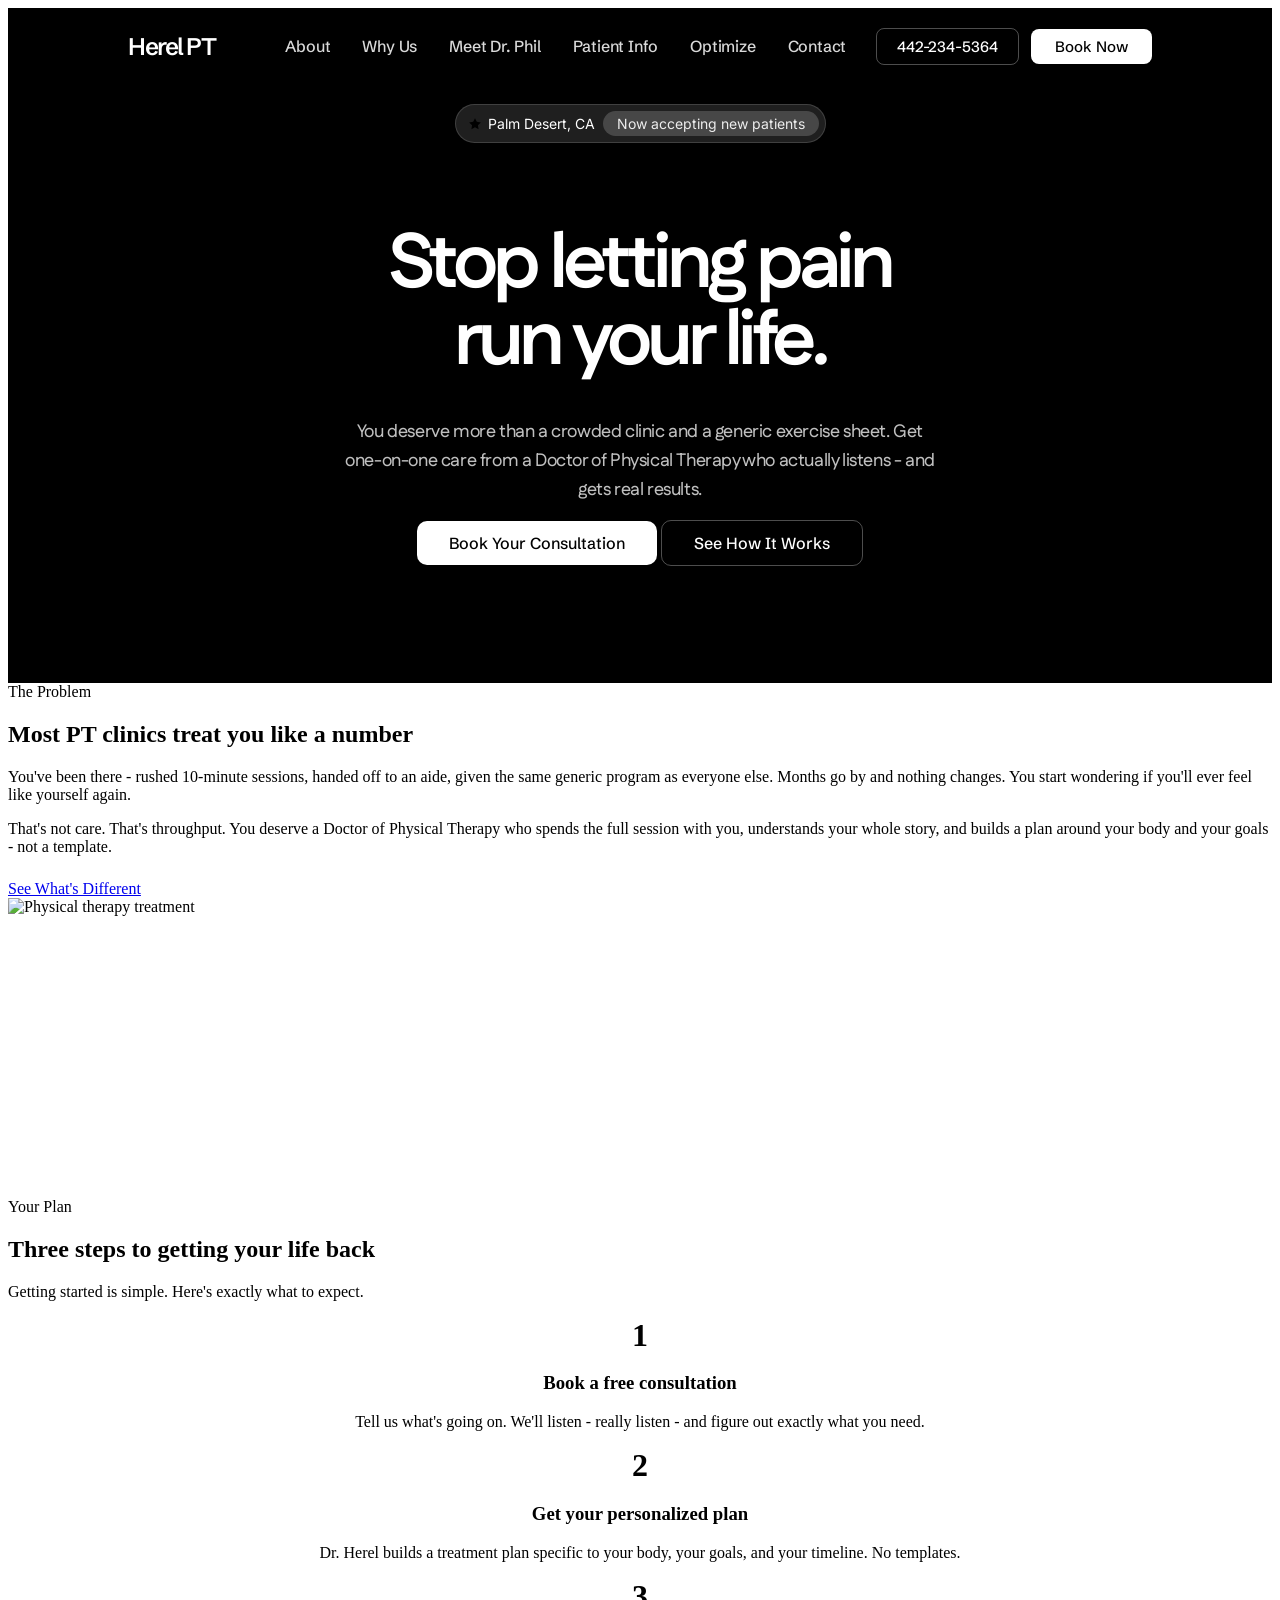
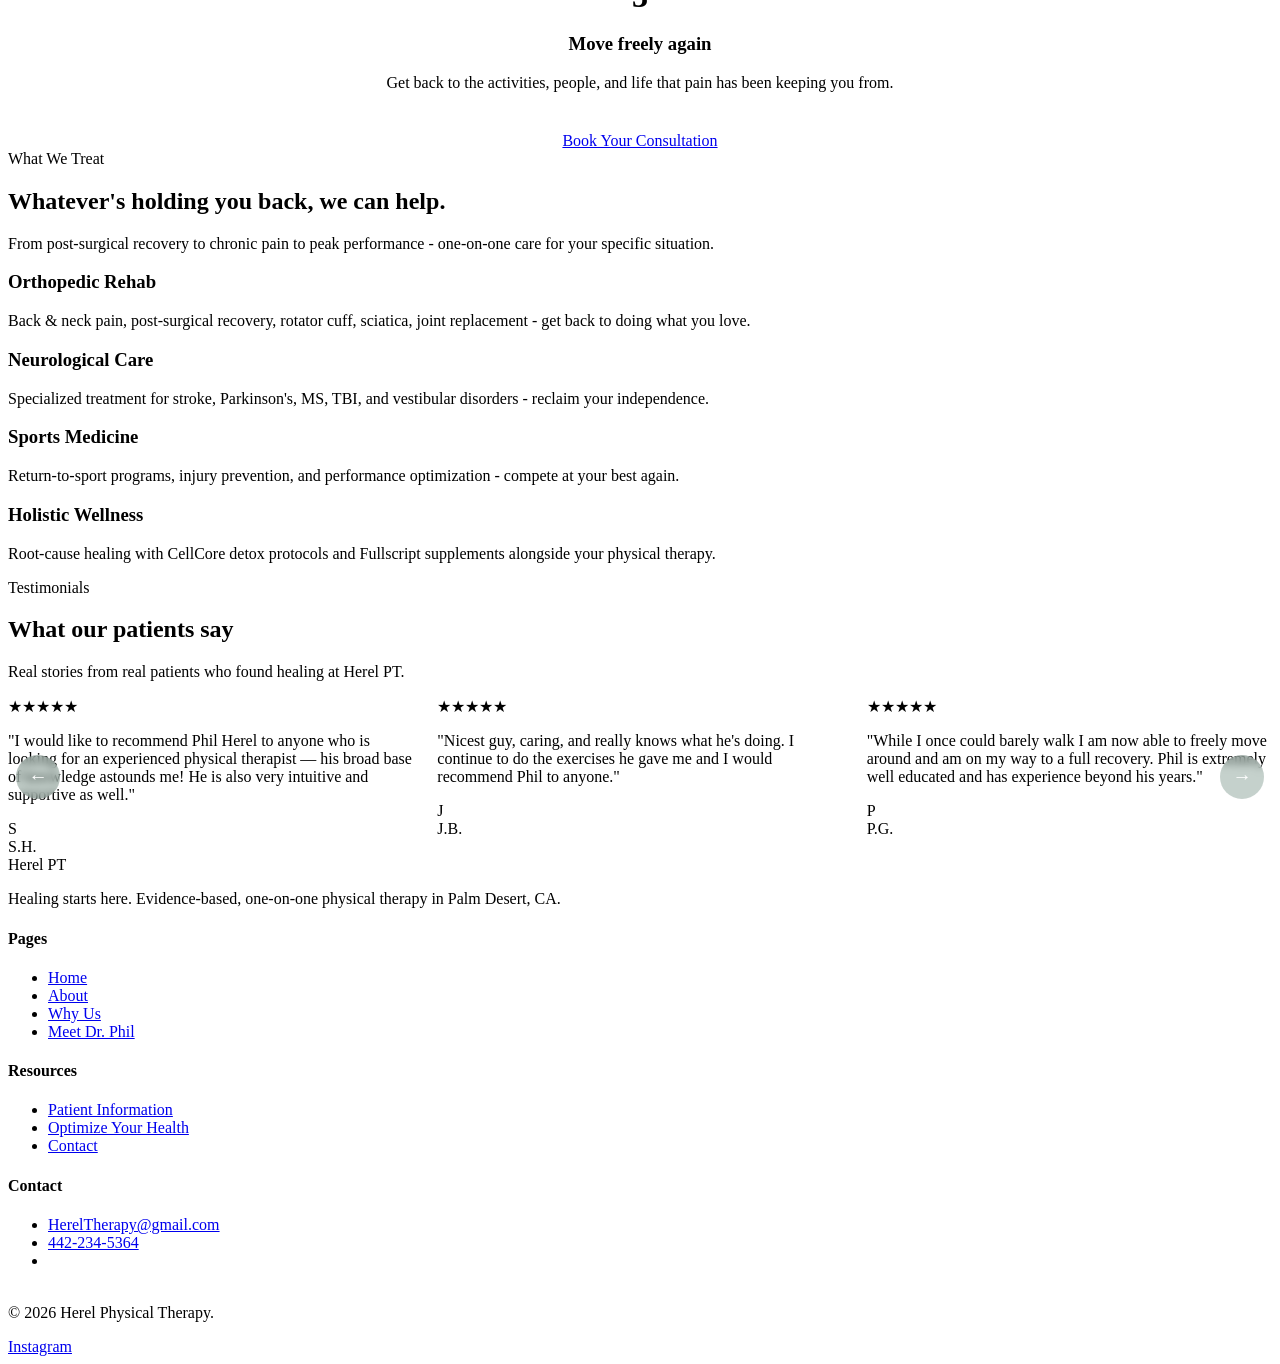
==== index.html @ bd150cb2 "Carousel arrows: circular semi-transparent green, centered on sides" ====
<!DOCTYPE html>
<html lang="en">
<head>
  <meta charset="UTF-8">
  <meta name="viewport" content="width=device-width, initial-scale=1.0">
  <title>Herel Physical Therapy | Palm Desert, CA</title>
  <meta name="description" content="Stop living in pain. Get one-on-one physical therapy with Dr. Phillip Herel, DPT in Palm Desert, CA. Real care, real results - no aides, no generic programs.">
  <link rel="stylesheet" href="css/style.css">
  <link rel="preconnect" href="https://fonts.googleapis.com">
  <link rel="preconnect" href="https://fonts.gstatic.com" crossorigin>
  <link href="https://fonts.googleapis.com/css2?family=Schibsted+Grotesk:wght@400;500;600;700&family=Inter:wght@400;500;600;700&family=Noto+Sans:wght@400;500;600;700&family=Fustat:wght@400;500;600;700&display=swap" rel="stylesheet">
  <script src="https://unpkg.com/lucide@latest/dist/umd/lucide.min.js" defer></script>
  <style>
    /* ---- VIDEO HERO OVERRIDES ---- */
    .vhero {
      position: relative;
      width: 100%;
      min-height: 75vh;
      overflow: hidden;
      background: #000;
    }
    .vhero-video {
      position: absolute;
      top: 0;
      left: 50%;
      transform: translateX(-50%);
      width: 115%;
      height: 115%;
      object-fit: cover;
      object-position: center 40%;
      opacity: 0;
      z-index: 0;
    }
    .vhero-overlay {
      position: absolute;
      inset: 0;
      background: linear-gradient(180deg, rgba(0,0,0,0.4) 0%, rgba(0,0,0,0.35) 40%, rgba(0,0,0,0.5) 100%);
      z-index: 1;
    }

    /* Nav over video */
    .vhero-nav {
      position: relative;
      z-index: 10;
      display: flex;
      align-items: center;
      justify-content: space-between;
      padding: 12px 120px;
      background: rgba(0,0,0,0.35);
      backdrop-filter: blur(8px);
      -webkit-backdrop-filter: blur(8px);
    }
    .vhero-nav-logo {
      font-family: 'Schibsted Grotesk', sans-serif;
      font-weight: 600;
      font-size: 24px;
      letter-spacing: -1.44px;
      color: #fff;
      text-decoration: none;
    }
    .vhero-nav-logo span { color: var(--accent); }
    .vhero-nav-links {
      display: flex;
      align-items: center;
      gap: 32px;
      list-style: none;
    }
    .vhero-nav-links a {
      font-family: 'Schibsted Grotesk', sans-serif;
      font-weight: 500;
      font-size: 16px;
      letter-spacing: -0.2px;
      color: rgba(255,255,255,0.85);
      text-decoration: none;
      transition: color 0.2s;
    }
    .vhero-nav-links a:hover { color: #fff; }
    .vhero-nav-right {
      display: flex;
      align-items: center;
      gap: 12px;
    }
    .vhero-btn-ghost {
      font-family: 'Schibsted Grotesk', sans-serif;
      font-weight: 500;
      font-size: 15px;
      color: #fff;
      background: transparent;
      border: 1px solid rgba(255,255,255,0.3);
      padding: 8px 20px;
      border-radius: 8px;
      cursor: pointer;
      text-decoration: none;
      transition: all 0.2s;
    }
    .vhero-btn-ghost:hover { background: rgba(255,255,255,0.1); border-color: rgba(255,255,255,0.5); }
    .vhero-btn-solid {
      font-family: 'Schibsted Grotesk', sans-serif;
      font-weight: 500;
      font-size: 15px;
      color: var(--dark);
      background: #fff;
      border: none;
      padding: 8px 24px;
      border-radius: 8px;
      cursor: pointer;
      text-decoration: none;
      transition: all 0.2s;
    }
    .vhero-btn-solid:hover { background: var(--bg-alt); transform: translateY(-1px); }

    /* Hero content */
    .vhero-content {
      position: relative;
      z-index: 10;
      display: flex;
      flex-direction: column;
      align-items: center;
      text-align: center;
      padding: 20px 120px 50px;
    }

    /* Badge */
    .vhero-badge {
      display: inline-flex;
      align-items: center;
      gap: 8px;
      background: rgba(255,255,255,0.12);
      backdrop-filter: blur(12px);
      -webkit-backdrop-filter: blur(12px);
      border: 1px solid rgba(255,255,255,0.15);
      border-radius: 50px;
      padding: 6px 6px 6px 12px;
      margin-bottom: 20px;
      box-shadow: 0 4px 16px rgba(0,0,0,0.1);
    }
    .vhero-badge-dot {
      display: flex;
      align-items: center;
      gap: 6px;
      font-family: 'Inter', sans-serif;
      font-size: 14px;
      color: #fff;
    }
    .vhero-badge-dot svg { width: 14px; height: 14px; fill: var(--accent); }
    .vhero-badge-label {
      background: rgba(255,255,255,0.18);
      border-radius: 50px;
      padding: 4px 14px;
      font-family: 'Inter', sans-serif;
      font-size: 14px;
      color: rgba(255,255,255,0.9);
    }

    /* Headline */
    .vhero-title {
      font-family: 'Fustat', sans-serif;
      font-weight: 700;
      font-size: clamp(42px, 6vw, 80px);
      letter-spacing: -4.8px;
      line-height: 1;
      color: #fff;
      margin-bottom: 20px;
    }

    /* Subtitle */
    .vhero-sub {
      font-family: 'Fustat', sans-serif;
      font-weight: 500;
      font-size: 18px;
      letter-spacing: -0.4px;
      color: rgba(255,255,255,0.75);
      max-width: 600px;
      line-height: 1.6;
      margin-bottom: 28px;
    }

    /* Search/CTA box */
    .vhero-box {
      width: 100%;
      max-width: 728px;
      backdrop-filter: blur(16px);
      -webkit-backdrop-filter: blur(16px);
      background: rgba(0,0,0,0.24);
      border-radius: 18px;
      padding: 14px;
      border: 1px solid rgba(255,255,255,0.08);
    }
    .vhero-box-top {
      display: flex;
      justify-content: space-between;
      align-items: center;
      padding: 0 8px 10px;
    }
    .vhero-box-top-left {
      display: flex;
      align-items: center;
      gap: 10px;
      font-family: 'Schibsted Grotesk', sans-serif;
      font-weight: 500;
      font-size: 12px;
      color: rgba(255,255,255,0.7);
    }
    .vhero-upgrade {
      background: rgba(90,225,76,0.89);
      color: #000;
      border: none;
      padding: 3px 10px;
      border-radius: 4px;
      font-family: 'Schibsted Grotesk', sans-serif;
      font-weight: 600;
      font-size: 11px;
      cursor: pointer;
    }
    .vhero-box-top-right {
      display: flex;
      align-items: center;
      gap: 6px;
      font-family: 'Schibsted Grotesk', sans-serif;
      font-weight: 500;
      font-size: 12px;
      color: rgba(255,255,255,0.6);
    }
    .vhero-box-top-right svg { width: 14px; height: 14px; fill: rgba(255,255,255,0.5); }

    .vhero-input-wrap {
      background: #fff;
      border-radius: 12px;
      padding: 12px 14px;
      display: flex;
      align-items: center;
      gap: 12px;
      box-shadow: 0 4px 16px rgba(0,0,0,0.08);
    }
    .vhero-input {
      flex: 1;
      border: none;
      outline: none;
      font-family: 'Schibsted Grotesk', sans-serif;
      font-size: 16px;
      color: #000;
      background: transparent;
    }
    .vhero-input::placeholder { color: rgba(0,0,0,0.4); }
    .vhero-submit {
      width: 36px;
      height: 36px;
      border-radius: 50%;
      background: #000;
      border: none;
      display: flex;
      align-items: center;
      justify-content: center;
      cursor: pointer;
      flex-shrink: 0;
      transition: background 0.2s;
    }
    .vhero-submit:hover { background: var(--primary); }
    .vhero-submit svg { width: 16px; height: 16px; stroke: #fff; stroke-width: 2; fill: none; }

    .vhero-box-bottom {
      display: flex;
      justify-content: space-between;
      align-items: center;
      padding: 10px 8px 0;
    }
    .vhero-actions {
      display: flex;
      gap: 8px;
    }
    .vhero-action {
      display: flex;
      align-items: center;
      gap: 5px;
      background: rgba(255,255,255,0.12);
      border: none;
      padding: 5px 12px;
      border-radius: 6px;
      font-family: 'Schibsted Grotesk', sans-serif;
      font-size: 12px;
      font-weight: 500;
      color: rgba(255,255,255,0.7);
      cursor: pointer;
      transition: background 0.2s;
    }
    .vhero-action:hover { background: rgba(255,255,255,0.2); }
    .vhero-action svg { width: 13px; height: 13px; stroke: rgba(255,255,255,0.6); stroke-width: 1.5; fill: none; }
    .vhero-counter {
      font-family: 'Schibsted Grotesk', sans-serif;
      font-size: 12px;
      color: rgba(255,255,255,0.4);
    }

    /* Mobile adjustments for video hero */
    @media (max-width: 768px) {
      .vhero-nav { padding: 12px 20px; }
      .vhero-nav-links { display: none; }
      .vhero-content { padding: 40px 20px 60px; margin-top: 0; }
      .vhero-title { letter-spacing: -2px; }
      .vhero-sub { font-size: 17px; }
      .vhero-box { padding: 10px; }
      .vhero-box-top { display: none; }
      .vhero-box-bottom { flex-wrap: wrap; gap: 8px; }
    }
  </style>
</head>
<body>

  <!-- VIDEO HERO -->
  <section class="vhero">
    <video
      id="heroVideo"
      class="vhero-video"
      muted
      playsinline
      preload="auto"
      src="images/hero-trail.mp4"
    ></video>
    <div class="vhero-overlay"></div>

    <!-- Nav -->
    <nav class="vhero-nav">
      <a href="index.html" class="vhero-nav-logo">Herel <span>PT</span></a>
      <ul class="vhero-nav-links">
        <li><a href="about.html">About</a></li>
        <li><a href="why-us.html">Why Us</a></li>
        <li><a href="team.html">Meet Dr. Phil</a></li>
        <li><a href="patient-info.html">Patient Info</a></li>
        <li><a href="optimize.html">Optimize</a></li>
        <li><a href="contact.html">Contact</a></li>
      </ul>
      <div class="vhero-nav-right">
        <a href="tel:4422345364" class="vhero-btn-ghost">442-234-5364</a>
        <a href="contact.html" class="vhero-btn-solid">Book Now</a>
      </div>
    </nav>

    <!-- Hero Content -->
    <div class="vhero-content">

      <!-- Badge -->
      <div class="vhero-badge">
        <div class="vhero-badge-dot">
          <svg viewBox="0 0 24 24"><path d="M12 2l3.09 6.26L22 9.27l-5 4.87 1.18 6.88L12 17.77l-6.18 3.25L7 14.14 2 9.27l6.91-1.01L12 2z"/></svg>
          Palm Desert, CA
        </div>
        <div class="vhero-badge-label">Now accepting new patients</div>
      </div>

      <!-- Headline -->
      <h1 class="vhero-title">Stop letting pain<br>run your life.</h1>

      <!-- Subtitle -->
      <p class="vhero-sub">You deserve more than a crowded clinic and a generic exercise sheet. Get one-on-one care from a Doctor of Physical Therapy who actually listens - and gets real results.</p>

      <!-- CTA Buttons -->
      <div class="hero-btns" style="justify-content:center;">
        <a href="contact.html" class="vhero-btn-solid" style="padding:12px 32px; font-size:16px; border-radius:10px;">Book Your Consultation</a>
        <a href="why-us.html" class="vhero-btn-ghost" style="padding:12px 32px; font-size:16px; border-radius:10px;">See How It Works</a>
      </div>

    </div>
  </section>

  <!-- REST OF PAGE (below hero) -->

  <!-- Problem + Guide -->
  <section class="section">
    <div class="container">
      <div class="grid grid-2-asym grid-align">
        <div class="glass-light">
          <div class="sh">
            <span class="sh-label">The Problem</span>
            <h2>Most PT clinics treat you like a number</h2>
          </div>
          <p style="color:var(--text-muted); margin-bottom: 1rem;">You've been there - rushed 10-minute sessions, handed off to an aide, given the same generic program as everyone else. Months go by and nothing changes. You start wondering if you'll ever feel like yourself again.</p>
          <p style="color:var(--text-muted); margin-bottom: 1.5rem;">That's not care. That's throughput. You deserve a Doctor of Physical Therapy who spends the full session with you, understands your whole story, and builds a plan around your body and your goals - not a template.</p>
          <a href="about.html" class="btn btn-outline">See What's Different</a>
        </div>
        <div class="img-frame" style="height:300px;">
          <img src="images/treatment.webp" alt="Physical therapy treatment">
        </div>
      </div>
    </div>
  </section>

  <!-- Plan -->
  <section class="section-lg section-alt">
    <div class="container">
      <div class="sh sh-center">
        <span class="sh-label">Your Plan</span>
        <h2>Three steps to getting your life back</h2>
        <p>Getting started is simple. Here's exactly what to expect.</p>
      </div>
      <div class="grid grid-3" style="max-width:900px; margin: 0 auto;">
        <div class="card" style="text-align:center;">
          <div style="font-size:2rem; font-weight:700; color:var(--primary); margin-bottom:0.5rem;">1</div>
          <h3>Book a free consultation</h3>
          <p>Tell us what's going on. We'll listen - really listen - and figure out exactly what you need.</p>
        </div>
        <div class="card" style="text-align:center;">
          <div style="font-size:2rem; font-weight:700; color:var(--primary); margin-bottom:0.5rem;">2</div>
          <h3>Get your personalized plan</h3>
          <p>Dr. Herel builds a treatment plan specific to your body, your goals, and your timeline. No templates.</p>
        </div>
        <div class="card" style="text-align:center;">
          <div style="font-size:2rem; font-weight:700; color:var(--primary); margin-bottom:0.5rem;">3</div>
          <h3>Move freely again</h3>
          <p>Get back to the activities, people, and life that pain has been keeping you from.</p>
        </div>
      </div>
      <div style="text-align:center; margin-top:2.5rem;">
        <a href="contact.html" class="btn btn-primary">Book Your Consultation</a>
      </div>
    </div>
  </section>

  <!-- Services / Success -->
  <section class="section">
    <div class="container">
      <div class="sh sh-center">
        <span class="sh-label">What We Treat</span>
        <h2>Whatever's holding you back, we can help.</h2>
        <p>From post-surgical recovery to chronic pain to peak performance - one-on-one care for your specific situation.</p>
      </div>
      <div class="grid grid-4">
        <div class="card">
          <h3>Orthopedic Rehab</h3>
          <p>Back &amp; neck pain, post-surgical recovery, rotator cuff, sciatica, joint replacement - get back to doing what you love.</p>
        </div>
        <div class="card">
          <h3>Neurological Care</h3>
          <p>Specialized treatment for stroke, Parkinson's, MS, TBI, and vestibular disorders - reclaim your independence.</p>
        </div>
        <div class="card">
          <h3>Sports Medicine</h3>
          <p>Return-to-sport programs, injury prevention, and performance optimization - compete at your best again.</p>
        </div>
        <div class="card">
          <h3>Holistic Wellness</h3>
          <p>Root-cause healing with CellCore detox protocols and Fullscript supplements alongside your physical therapy.</p>
        </div>
      </div>
    </div>
  </section>

  <!-- Testimonials -->
  <section class="section section-alt">
    <div class="container">
      <div class="sh sh-center">
        <span class="sh-label">Testimonials</span>
        <h2>What our patients say</h2>
        <p>Real stories from real patients who found healing at Herel PT.</p>
      </div>
      <div class="tcarousel-wrap">
        <div class="tcarousel" id="tcarousel">
          <div class="testimonial">
            <div class="testimonial-stars">&#9733;&#9733;&#9733;&#9733;&#9733;</div>
            <p class="testimonial-quote">"I would like to recommend Phil Herel to anyone who is looking for an experienced physical therapist — his broad base of knowledge astounds me! He is also very intuitive and supportive as well."</p>
            <div class="testimonial-author">
              <div class="testimonial-avatar">S</div>
              <div class="testimonial-name">S.H.</div>
            </div>
          </div>
          <div class="testimonial">
            <div class="testimonial-stars">&#9733;&#9733;&#9733;&#9733;&#9733;</div>
            <p class="testimonial-quote">"Nicest guy, caring, and really knows what he's doing. I continue to do the exercises he gave me and I would recommend Phil to anyone."</p>
            <div class="testimonial-author">
              <div class="testimonial-avatar">J</div>
              <div class="testimonial-name">J.B.</div>
            </div>
          </div>
          <div class="testimonial">
            <div class="testimonial-stars">&#9733;&#9733;&#9733;&#9733;&#9733;</div>
            <p class="testimonial-quote">"While I once could barely walk I am now able to freely move around and am on my way to a full recovery. Phil is extremely well educated and has experience beyond his years."</p>
            <div class="testimonial-author">
              <div class="testimonial-avatar">P</div>
              <div class="testimonial-name">P.G.</div>
            </div>
          </div>
          <div class="testimonial">
            <div class="testimonial-stars">&#9733;&#9733;&#9733;&#9733;&#9733;</div>
            <p class="testimonial-quote">"EXCELLENT MOTIVATOR that carefully monitored my progress. Long story short, he helped me get back full range of movement in my neck and I can honestly say that I have ZERO PAIN."</p>
            <div class="testimonial-author">
              <div class="testimonial-avatar">A</div>
              <div class="testimonial-name">A.A.</div>
            </div>
          </div>
          <div class="testimonial">
            <div class="testimonial-stars">&#9733;&#9733;&#9733;&#9733;&#9733;</div>
            <p class="testimonial-quote">"Dr. Herel is not only very knowledgeable but also very patient and supportive. In my personal experience with multiple PTs, Dr. Herel has been the best. I definitively recommend him."</p>
            <div class="testimonial-author">
              <div class="testimonial-avatar">E</div>
              <div class="testimonial-name">E.C.</div>
            </div>
          </div>
          <div class="testimonial">
            <div class="testimonial-stars">&#9733;&#9733;&#9733;&#9733;&#9733;</div>
            <p class="testimonial-quote">"Phil has been a blessing for me. I have Parkinson's and he provides constant stretching, balance, and muscular work. I actually look forward to my PT — not because I need it but because he helps me and I always feel better afterwards!"</p>
            <div class="testimonial-author">
              <div class="testimonial-avatar">L</div>
              <div class="testimonial-name">L.H.</div>
            </div>
          </div>
        </div>
        <button class="tcarousel-arrow tcarousel-prev" id="tcarousel-prev" aria-label="Previous">&#8592;</button>
        <button class="tcarousel-arrow tcarousel-next" id="tcarousel-next" aria-label="Next">&#8594;</button>
      </div>
    </div>
  </section>
  <style>
    .tcarousel-wrap { position: relative; overflow: hidden; }
    .tcarousel { display: flex; gap: 1.5rem; transition: transform 0.5s cubic-bezier(0.4,0,0.2,1); will-change: transform; }
    .tcarousel .testimonial { flex: 0 0 calc(33.333% - 1rem); min-width: 0; }
    .tcarousel-arrow { position: absolute; top: 50%; transform: translateY(-50%); width: 44px; height: 44px; border-radius: 50%; border: none; background: rgba(91,124,110,0.35); color: #fff; font-size: 1.2rem; cursor: pointer; z-index: 10; display: flex; align-items: center; justify-content: center; transition: background 0.2s; backdrop-filter: blur(4px); }
    .tcarousel-arrow:hover { background: rgba(91,124,110,0.6); }
    .tcarousel-prev { left: 8px; }
    .tcarousel-next { right: 8px; }
    @media (max-width: 768px) {
      .tcarousel .testimonial { flex: 0 0 85%; }
    }
  </style>
  <script>
    (function() {
      const track = document.getElementById('tcarousel');
      const prevBtn = document.getElementById('tcarousel-prev');
      const nextBtn = document.getElementById('tcarousel-next');
      if (!track) return;
      const cards = track.querySelectorAll('.testimonial');
      const isMobile = () => window.innerWidth <= 768;
      const perView = () => isMobile() ? 1 : 3;
      const total = cards.length;
      let current = 0;
      let timer;

      function goTo(idx) {
        const max = total - perView();
        current = Math.max(0, Math.min(idx, max));
        const cardWidth = cards[0].getBoundingClientRect().width;
        const gap = isMobile() ? 0 : 24;
        track.style.transform = `translateX(-${current * (cardWidth + gap)}px)`;
      }

      function next() {
        const max = total - perView();
        goTo(current < max ? current + 1 : 0);
      }

      function prev() {
        const max = total - perView();
        goTo(current > 0 ? current - 1 : max);
      }

      function resetTimer() {
        clearInterval(timer);
        timer = setInterval(next, 4000);
      }

      prevBtn.addEventListener('click', () => { prev(); resetTimer(); });
      nextBtn.addEventListener('click', () => { next(); resetTimer(); });

      resetTimer();
      window.addEventListener('resize', () => { goTo(current); });
    })();
  </script>

  <footer class="footer">
    <div class="footer-inner">
      <div>
        <div class="footer-brand">Herel <span>PT</span></div>
        <p class="footer-desc">Healing starts here. Evidence-based, one-on-one physical therapy in Palm Desert, CA.</p>
      </div>
      <div>
        <h4>Pages</h4>
        <ul>
          <li><a href="index.html">Home</a></li>
          <li><a href="about.html">About</a></li>
          <li><a href="why-us.html">Why Us</a></li>
          <li><a href="team.html">Meet Dr. Phil</a></li>
        </ul>
      </div>
      <div>
        <h4>Resources</h4>
        <ul>
          <li><a href="patient-info.html">Patient Information</a></li>
          <li><a href="optimize.html">Optimize Your Health</a></li>
          <li><a href="contact.html">Contact</a></li>
        </ul>
      </div>
      <div>
        <h4>Contact</h4>
        <ul>
          <li><a href="mailto:HerelTherapy@gmail.com">HerelTherapy@gmail.com</a></li>
          <li><a href="tel:4422345364">442-234-5364</a></li>
          <li><span style="color:rgba(255,255,255,0.6); font-size:0.88rem;">73010 El Paseo Suite 2B<br>Palm Desert, CA 92260</span></li>
        </ul>
      </div>
    </div>
    <div class="footer-bottom">
      <p>&copy; 2026 Herel Physical Therapy.</p>
      <div class="footer-social"><a href="https://instagram.com/herelpt" target="_blank" rel="noopener">Instagram</a></div>
    </div>
  </footer>

  <script src="js/main.js"></script>
  <script>document.addEventListener('DOMContentLoaded', () => { if(typeof lucide !== 'undefined') lucide.createIcons(); });</script>

  <!-- Video fade system - seamless loop, no black flash -->
  <script>
  (function() {
    const video = document.getElementById('heroVideo');
    if (!video) return;

    let fadeRAF = null;
    let fadingOut = false;

    function cancelFade() {
      if (fadeRAF) { cancelAnimationFrame(fadeRAF); fadeRAF = null; }
    }

    function fadeIn(duration) {
      cancelFade();
      fadingOut = false;
      const start = performance.now();
      const from = parseFloat(video.style.opacity) || 0;
      function step(now) {
        const elapsed = now - start;
        const progress = Math.min(elapsed / duration, 1);
        video.style.opacity = from + (1 - from) * progress;
        if (progress < 1) { fadeRAF = requestAnimationFrame(step); }
        else { fadeRAF = null; }
      }
      fadeRAF = requestAnimationFrame(step);
    }

    // Initial fade in on first load
    video.addEventListener('canplay', function onCanPlay() {
      video.removeEventListener('canplay', onCanPlay);
      video.play().then(() => fadeIn(400)).catch(() => {});
    });

    // Seamless loop - just reset to start, no fade out at all
    video.addEventListener('timeupdate', function() {
      if (video.duration && !fadingOut) {
        const remaining = video.duration - video.currentTime;
        // When close to end, silently reset to beginning - no fade out
        if (remaining <= 0.15) {
          fadingOut = true;
          video.currentTime = 0;
          fadingOut = false;
        }
      }
    });

    // Fallback if timeupdate misses it
    video.addEventListener('ended', function() {
      video.currentTime = 0;
      fadingOut = false;
      video.play().catch(() => {});
    });
  })();
  </script>
</body>
</html>
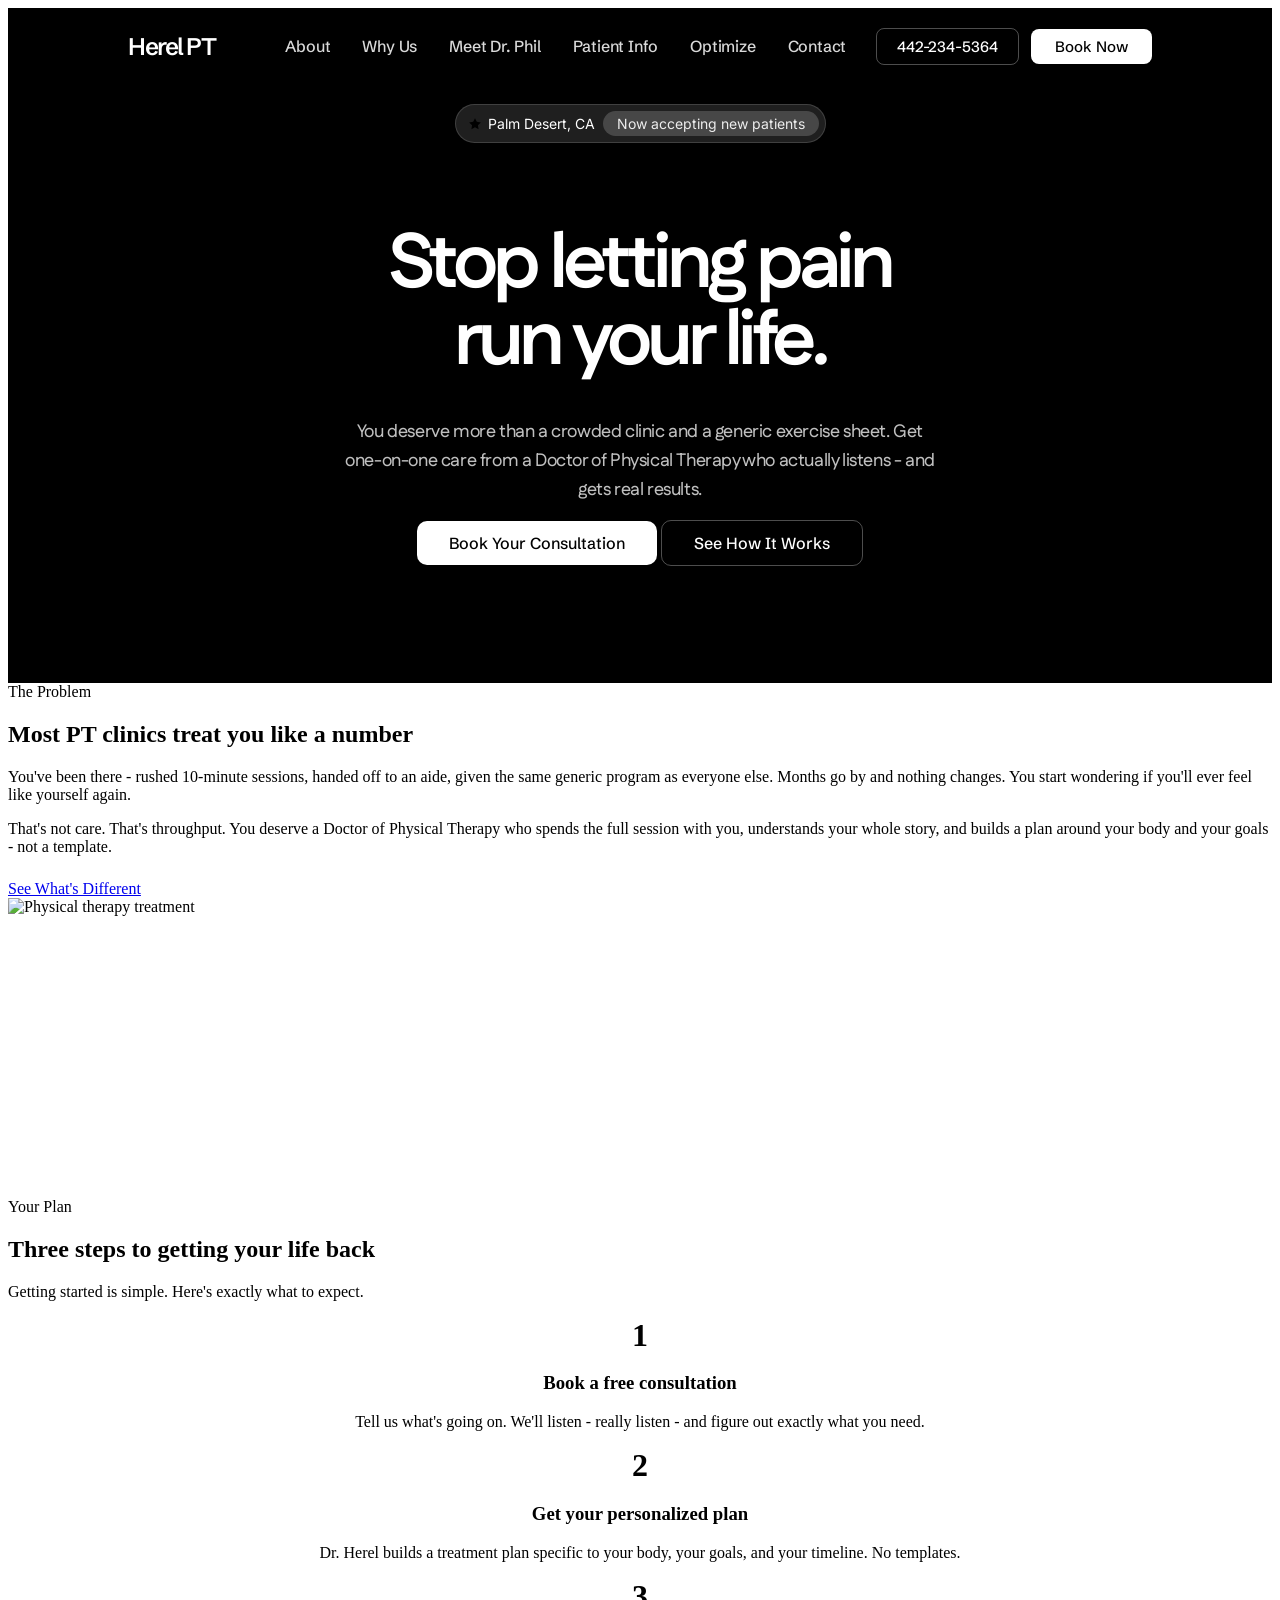
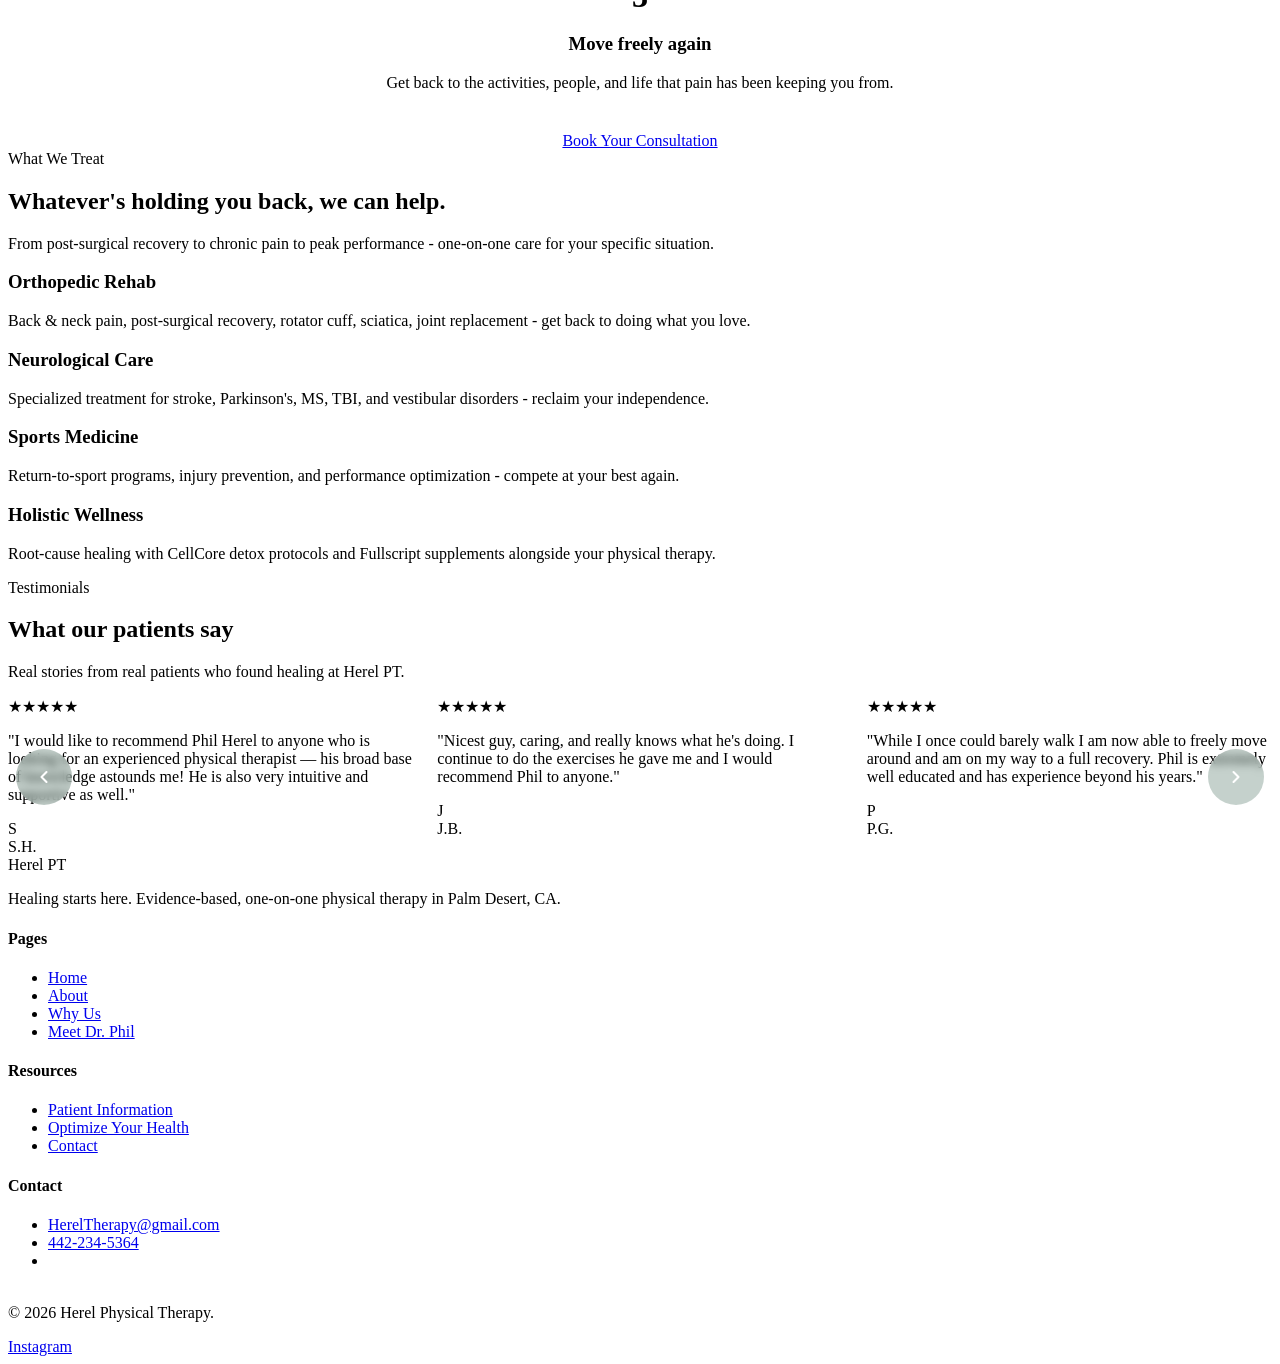
==== commit 09f3b186: "Carousel arrows: bigger, clean chevron SVG, no line" ====
--- a/index.html
+++ b/index.html
@@ -503,8 +503,8 @@
             </div>
           </div>
         </div>
-        <button class="tcarousel-arrow tcarousel-prev" id="tcarousel-prev" aria-label="Previous">&#8592;</button>
-        <button class="tcarousel-arrow tcarousel-next" id="tcarousel-next" aria-label="Next">&#8594;</button>
+        <button class="tcarousel-arrow tcarousel-prev" id="tcarousel-prev" aria-label="Previous"><svg width="20" height="20" viewBox="0 0 24 24" fill="none" stroke="currentColor" stroke-width="2.5" stroke-linecap="round" stroke-linejoin="round"><polyline points="15 18 9 12 15 6"/></svg></button>
+        <button class="tcarousel-arrow tcarousel-next" id="tcarousel-next" aria-label="Next"><svg width="20" height="20" viewBox="0 0 24 24" fill="none" stroke="currentColor" stroke-width="2.5" stroke-linecap="round" stroke-linejoin="round"><polyline points="9 18 15 12 9 6"/></svg></button>
       </div>
     </div>
   </section>
@@ -512,7 +512,7 @@
     .tcarousel-wrap { position: relative; overflow: hidden; }
     .tcarousel { display: flex; gap: 1.5rem; transition: transform 0.5s cubic-bezier(0.4,0,0.2,1); will-change: transform; }
     .tcarousel .testimonial { flex: 0 0 calc(33.333% - 1rem); min-width: 0; }
-    .tcarousel-arrow { position: absolute; top: 50%; transform: translateY(-50%); width: 44px; height: 44px; border-radius: 50%; border: none; background: rgba(91,124,110,0.35); color: #fff; font-size: 1.2rem; cursor: pointer; z-index: 10; display: flex; align-items: center; justify-content: center; transition: background 0.2s; backdrop-filter: blur(4px); }
+    .tcarousel-arrow { position: absolute; top: 50%; transform: translateY(-50%); width: 56px; height: 56px; border-radius: 50%; border: none; background: rgba(91,124,110,0.35); color: #fff; font-size: 1.6rem; cursor: pointer; z-index: 10; display: flex; align-items: center; justify-content: center; transition: background 0.2s; backdrop-filter: blur(4px); line-height: 1; }
     .tcarousel-arrow:hover { background: rgba(91,124,110,0.6); }
     .tcarousel-prev { left: 8px; }
     .tcarousel-next { right: 8px; }
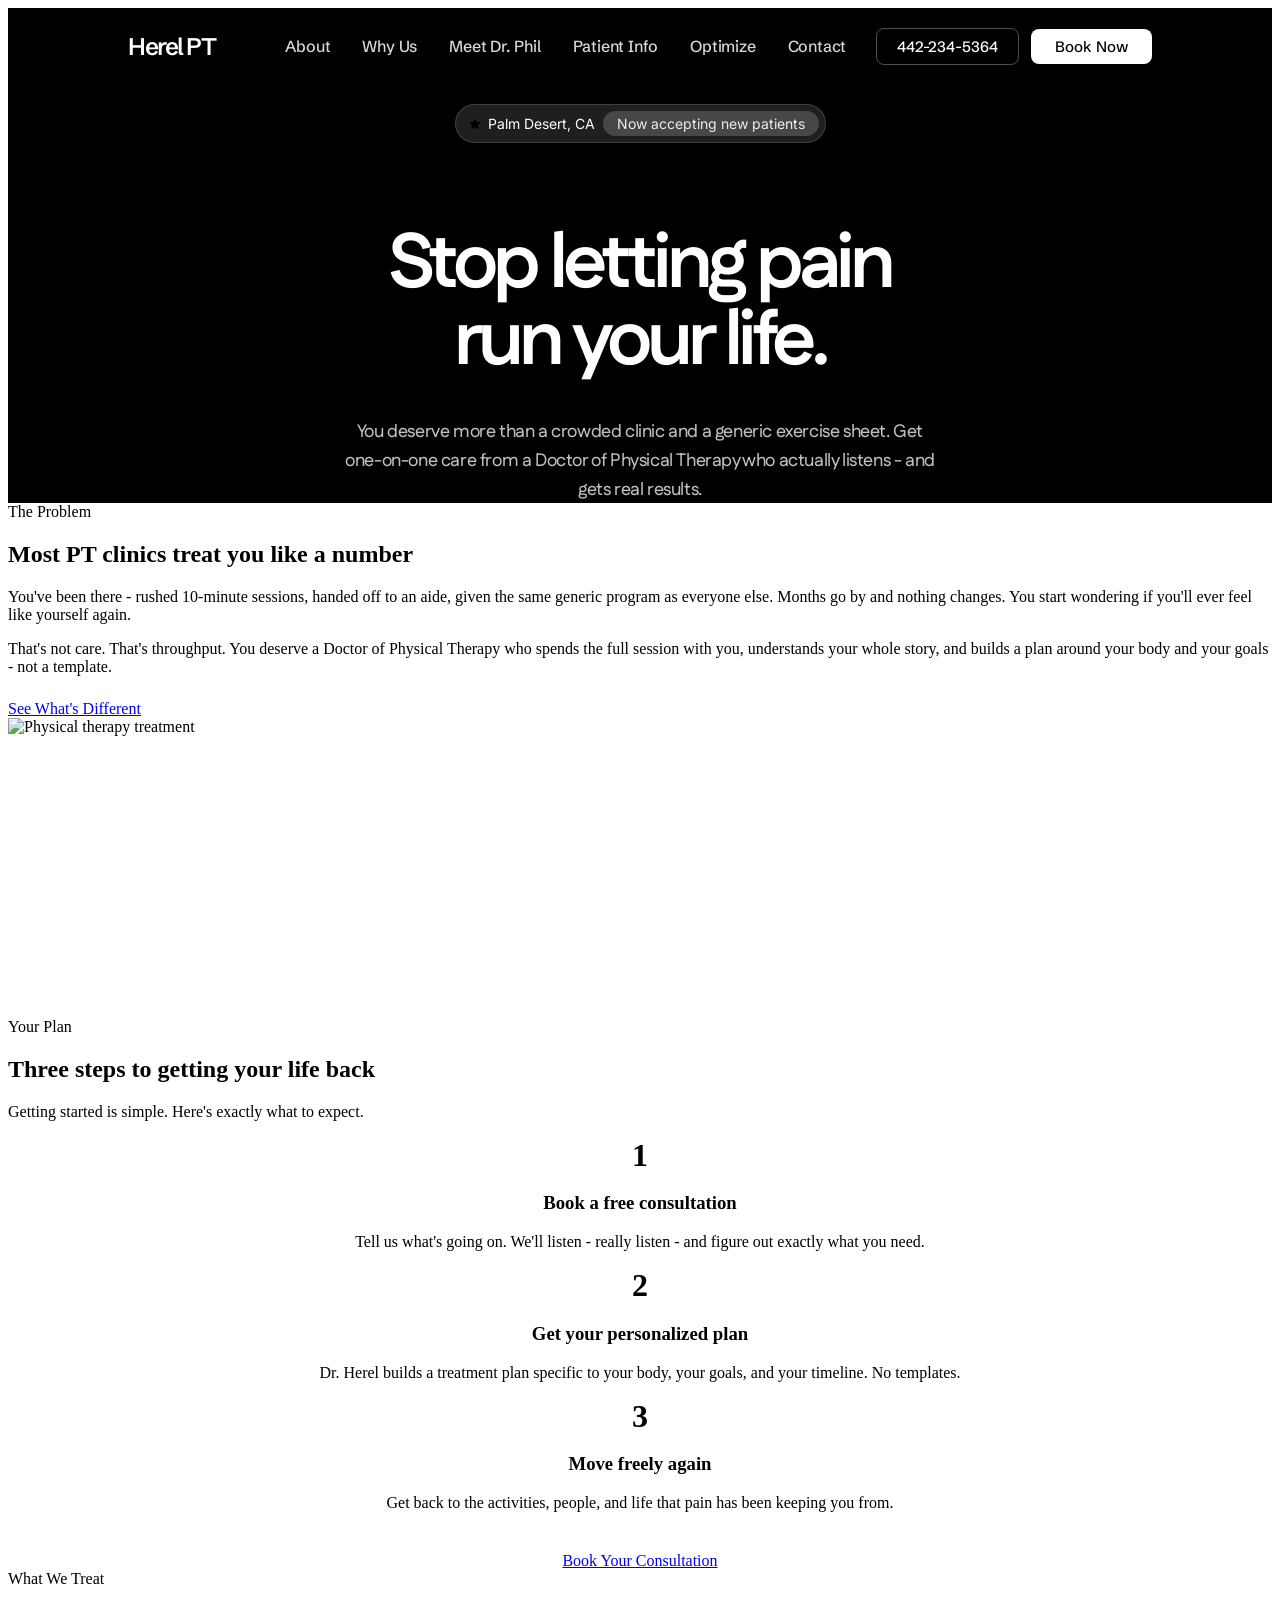
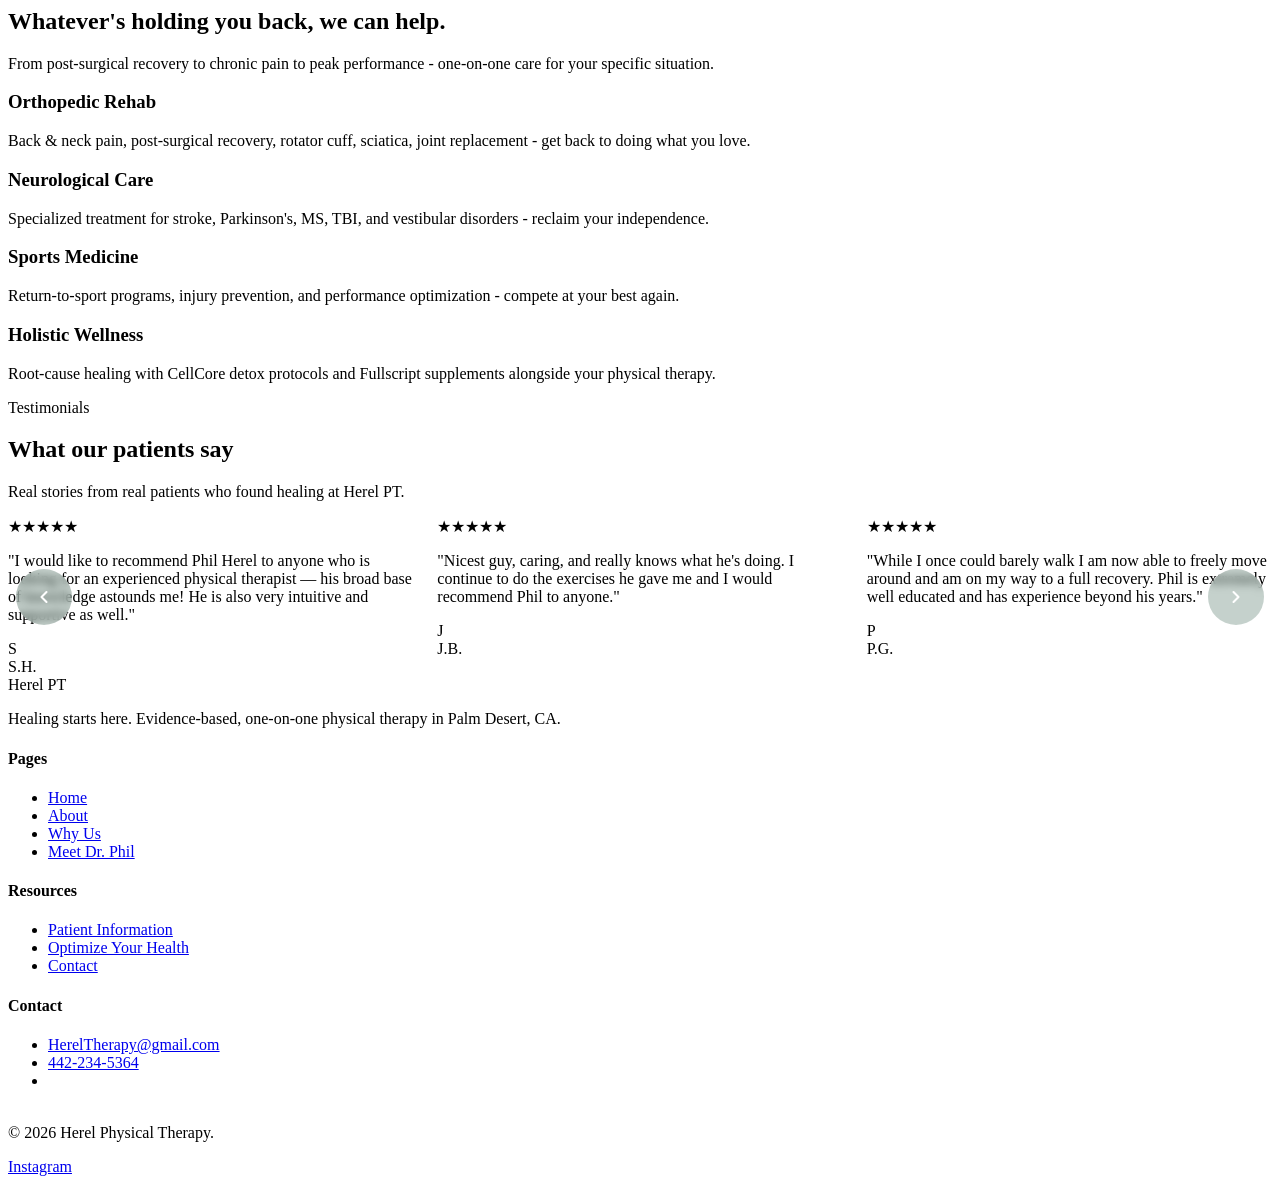
==== commit 22ba1a15: "Hero: shorter fixed height, video pulled down from top" ====
--- a/index.html
+++ b/index.html
@@ -15,7 +15,8 @@
     .vhero {
       position: relative;
       width: 100%;
-      min-height: 75vh;
+      height: 55vh;
+      max-height: 55vh;
       overflow: hidden;
       background: #000;
     }
@@ -25,9 +26,9 @@
       left: 50%;
       transform: translateX(-50%);
       width: 115%;
-      height: 115%;
+      height: 130%;
       object-fit: cover;
-      object-position: center 40%;
+      object-position: center 60%;
       opacity: 0;
       z-index: 0;
     }
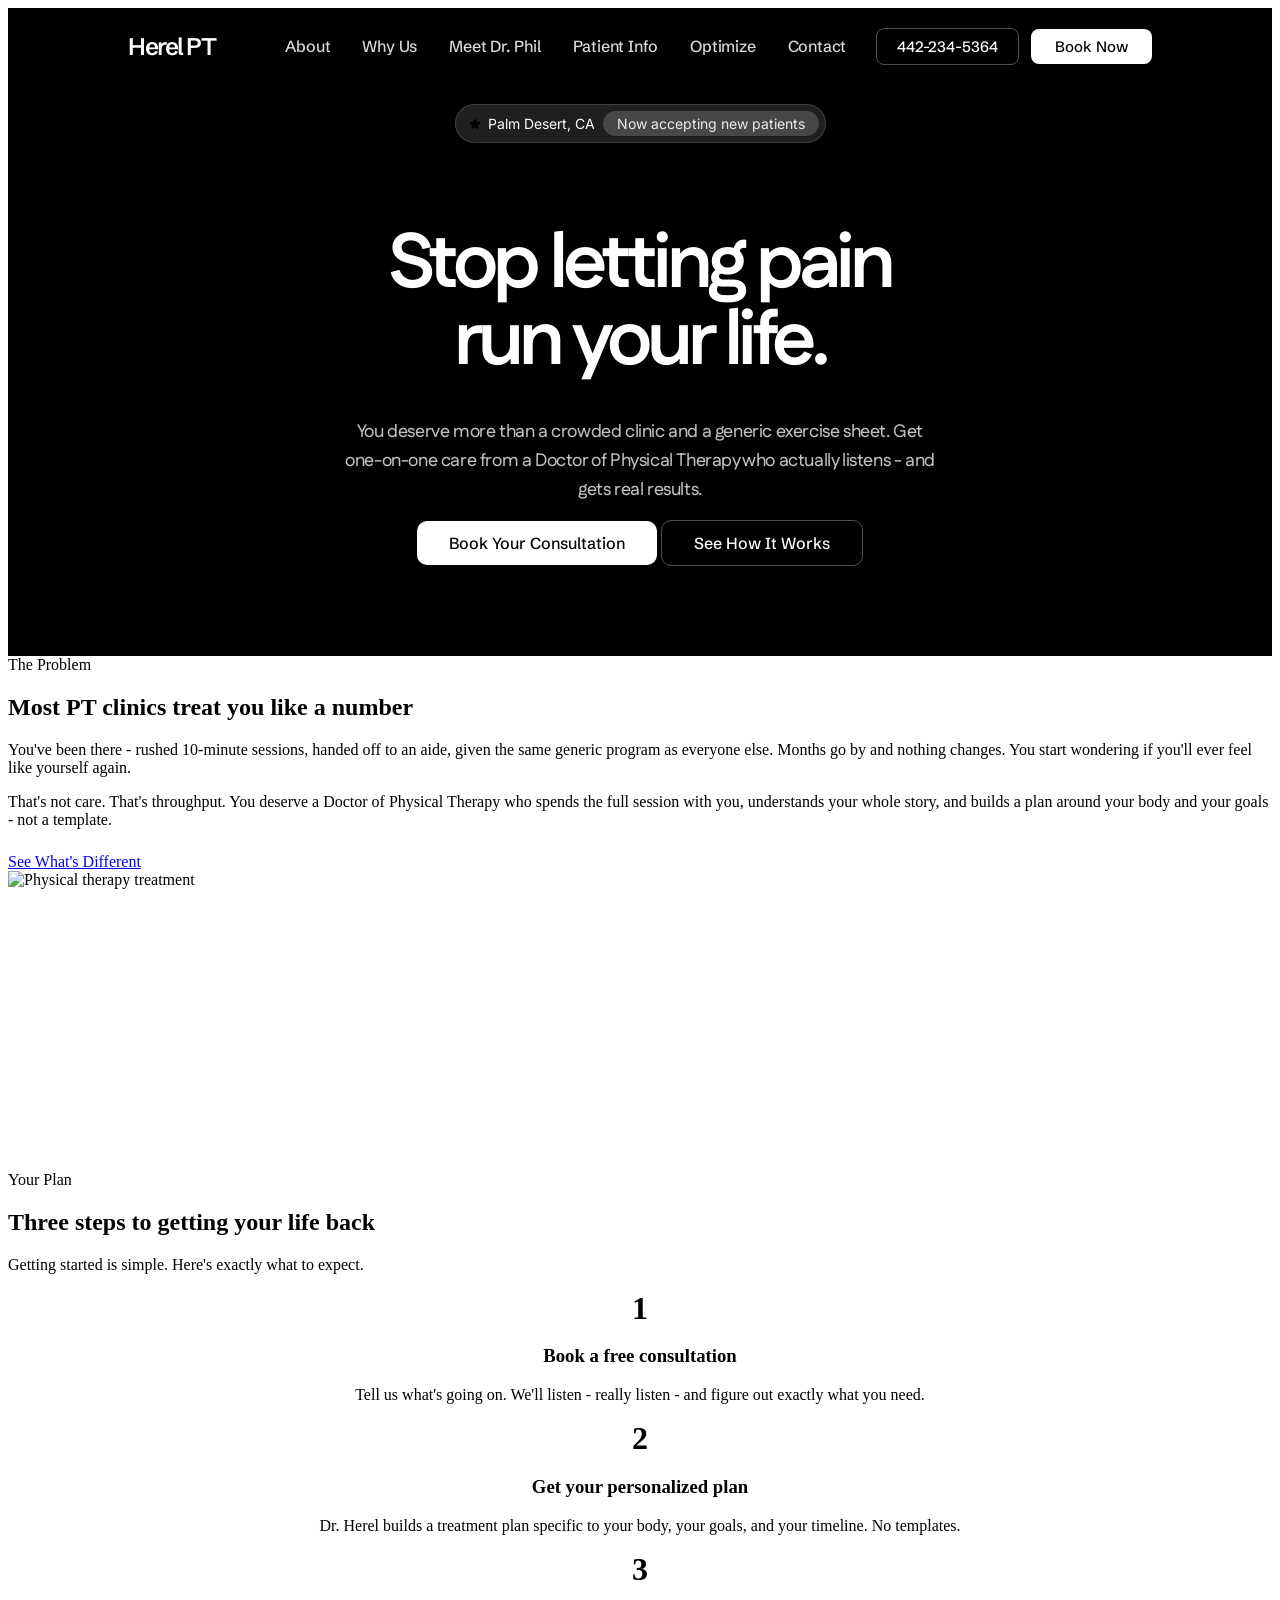
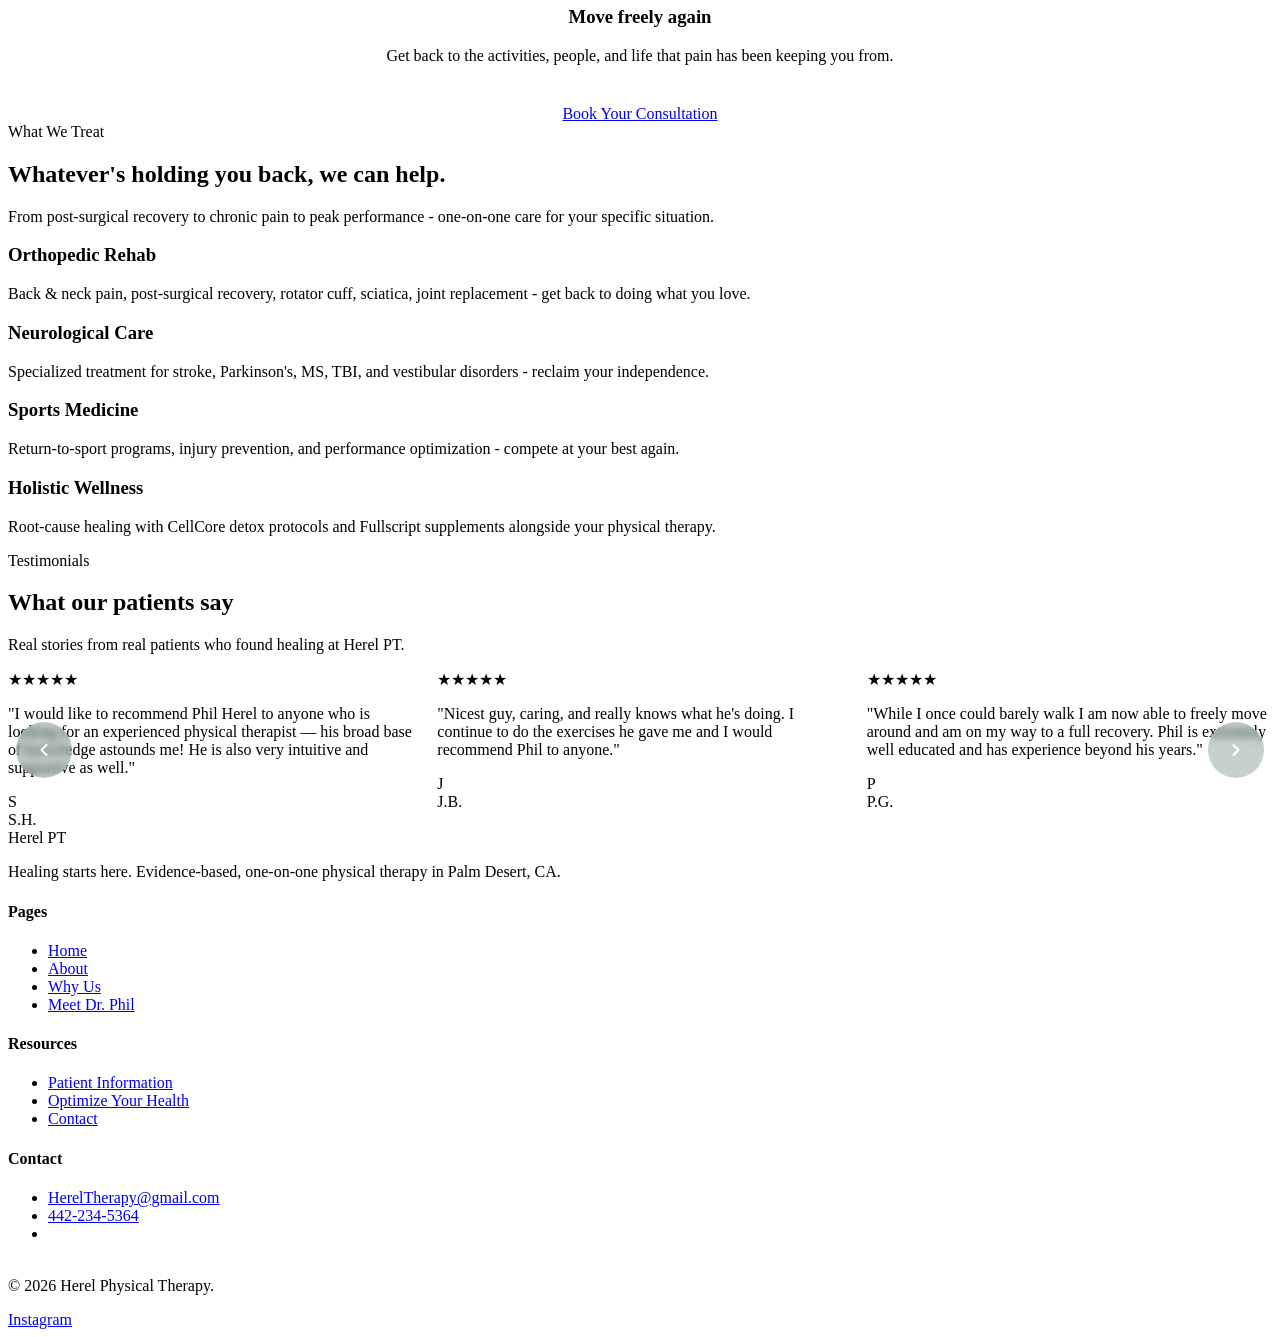
==== commit e47c2c18: "Hero height 55 -> 72vh" ====
--- a/index.html
+++ b/index.html
@@ -15,8 +15,8 @@
     .vhero {
       position: relative;
       width: 100%;
-      height: 55vh;
-      max-height: 55vh;
+      height: 72vh;
+      max-height: 72vh;
       overflow: hidden;
       background: #000;
     }
@@ -661,5 +661,23 @@
     });
   })();
   </script>
+
+  <script>
+  (function() {
+    const video = document.getElementById('heroVideo');
+    if (!video) return;
+    let ticking = false;
+    window.addEventListener('scroll', function() {
+      if (!ticking) {
+        requestAnimationFrame(function() {
+          const scrollY = window.scrollY;
+          video.style.transform = `translateX(-50%) translateY(${scrollY * 0.4}px)`;
+          ticking = false;
+        });
+        ticking = true;
+      }
+    }, { passive: true });
+  })();
+  </script>
 </body>
 </html>
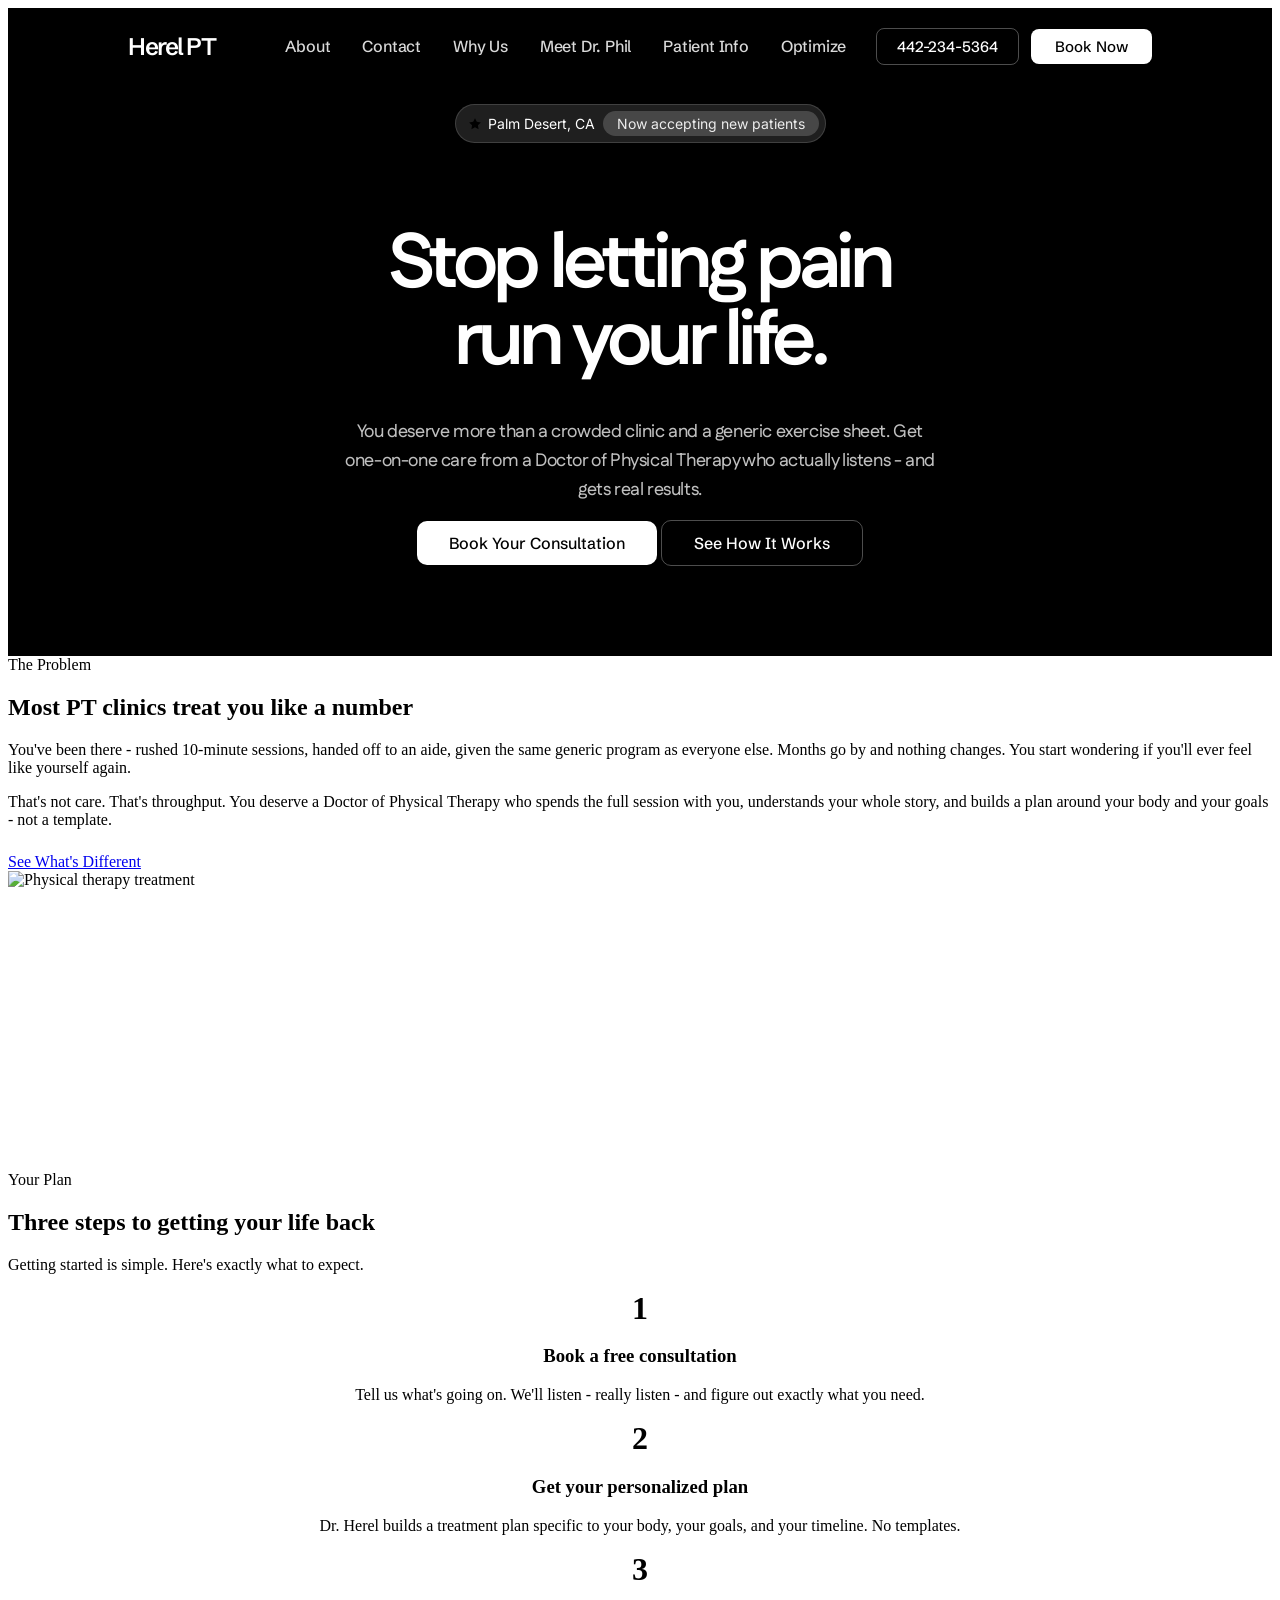
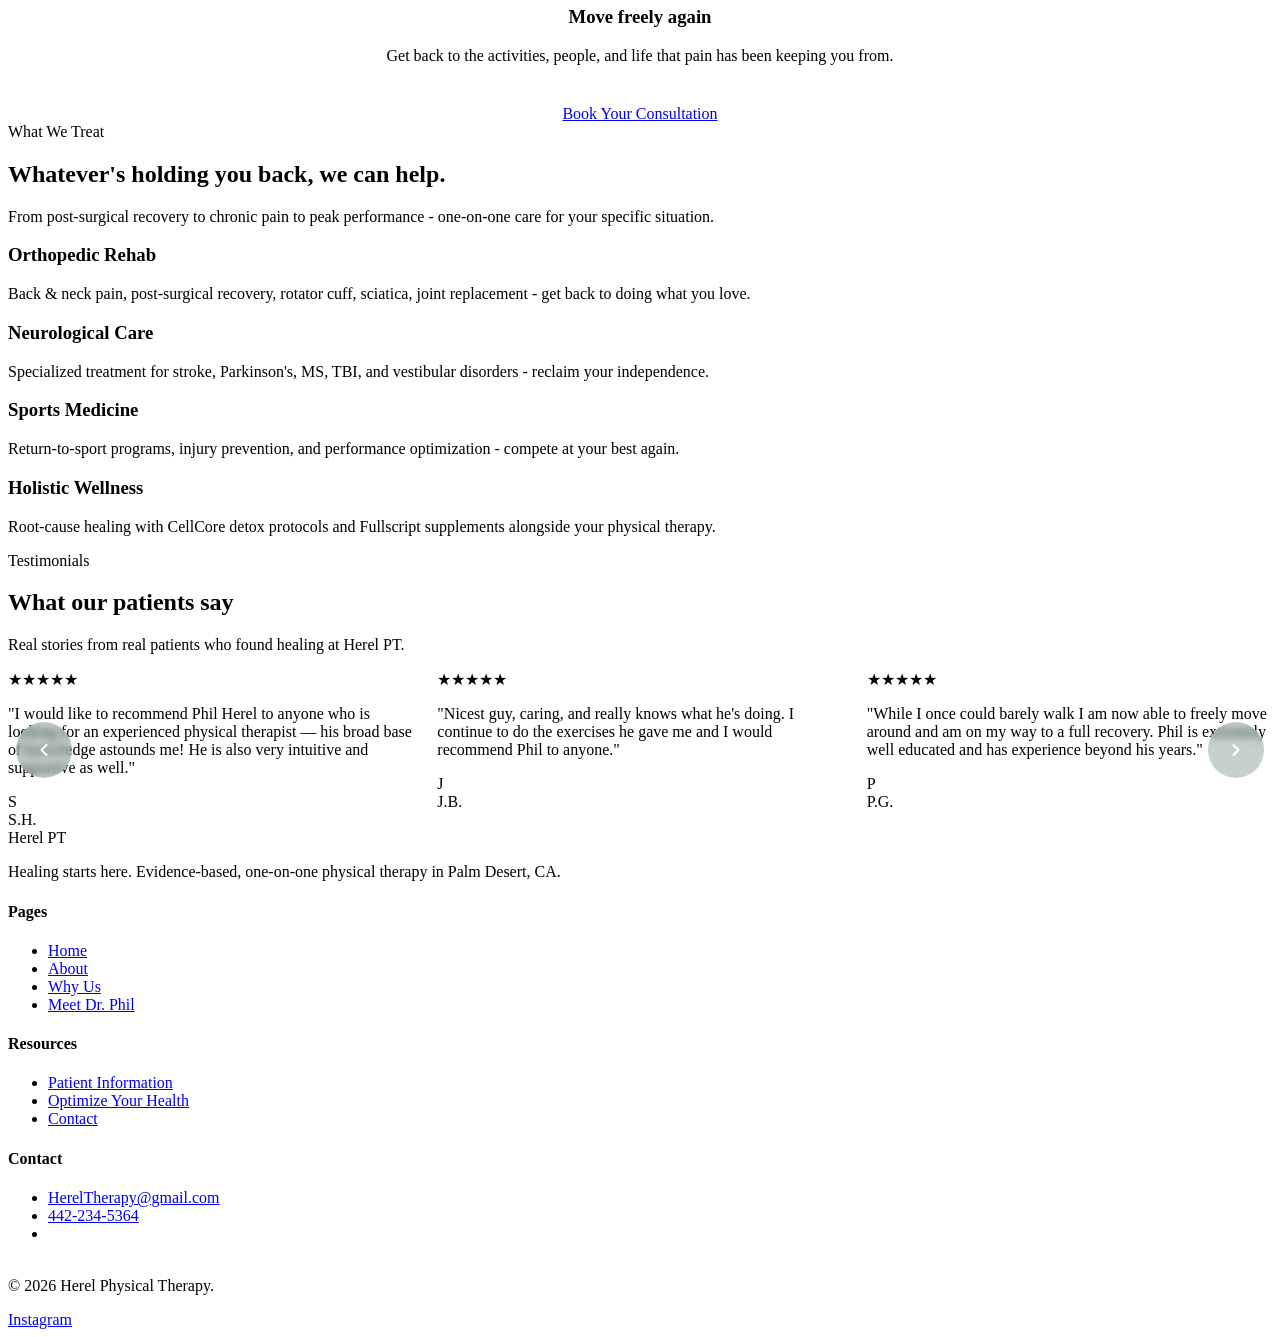
==== commit 10bc32da: "Move Contact after About in nav on all pages" ====
--- a/index.html
+++ b/index.html
@@ -324,11 +324,11 @@
       <a href="index.html" class="vhero-nav-logo">Herel <span>PT</span></a>
       <ul class="vhero-nav-links">
         <li><a href="about.html">About</a></li>
+        <li><a href="contact.html">Contact</a></li>
         <li><a href="why-us.html">Why Us</a></li>
         <li><a href="team.html">Meet Dr. Phil</a></li>
         <li><a href="patient-info.html">Patient Info</a></li>
         <li><a href="optimize.html">Optimize</a></li>
-        <li><a href="contact.html">Contact</a></li>
       </ul>
       <div class="vhero-nav-right">
         <a href="tel:4422345364" class="vhero-btn-ghost">442-234-5364</a>
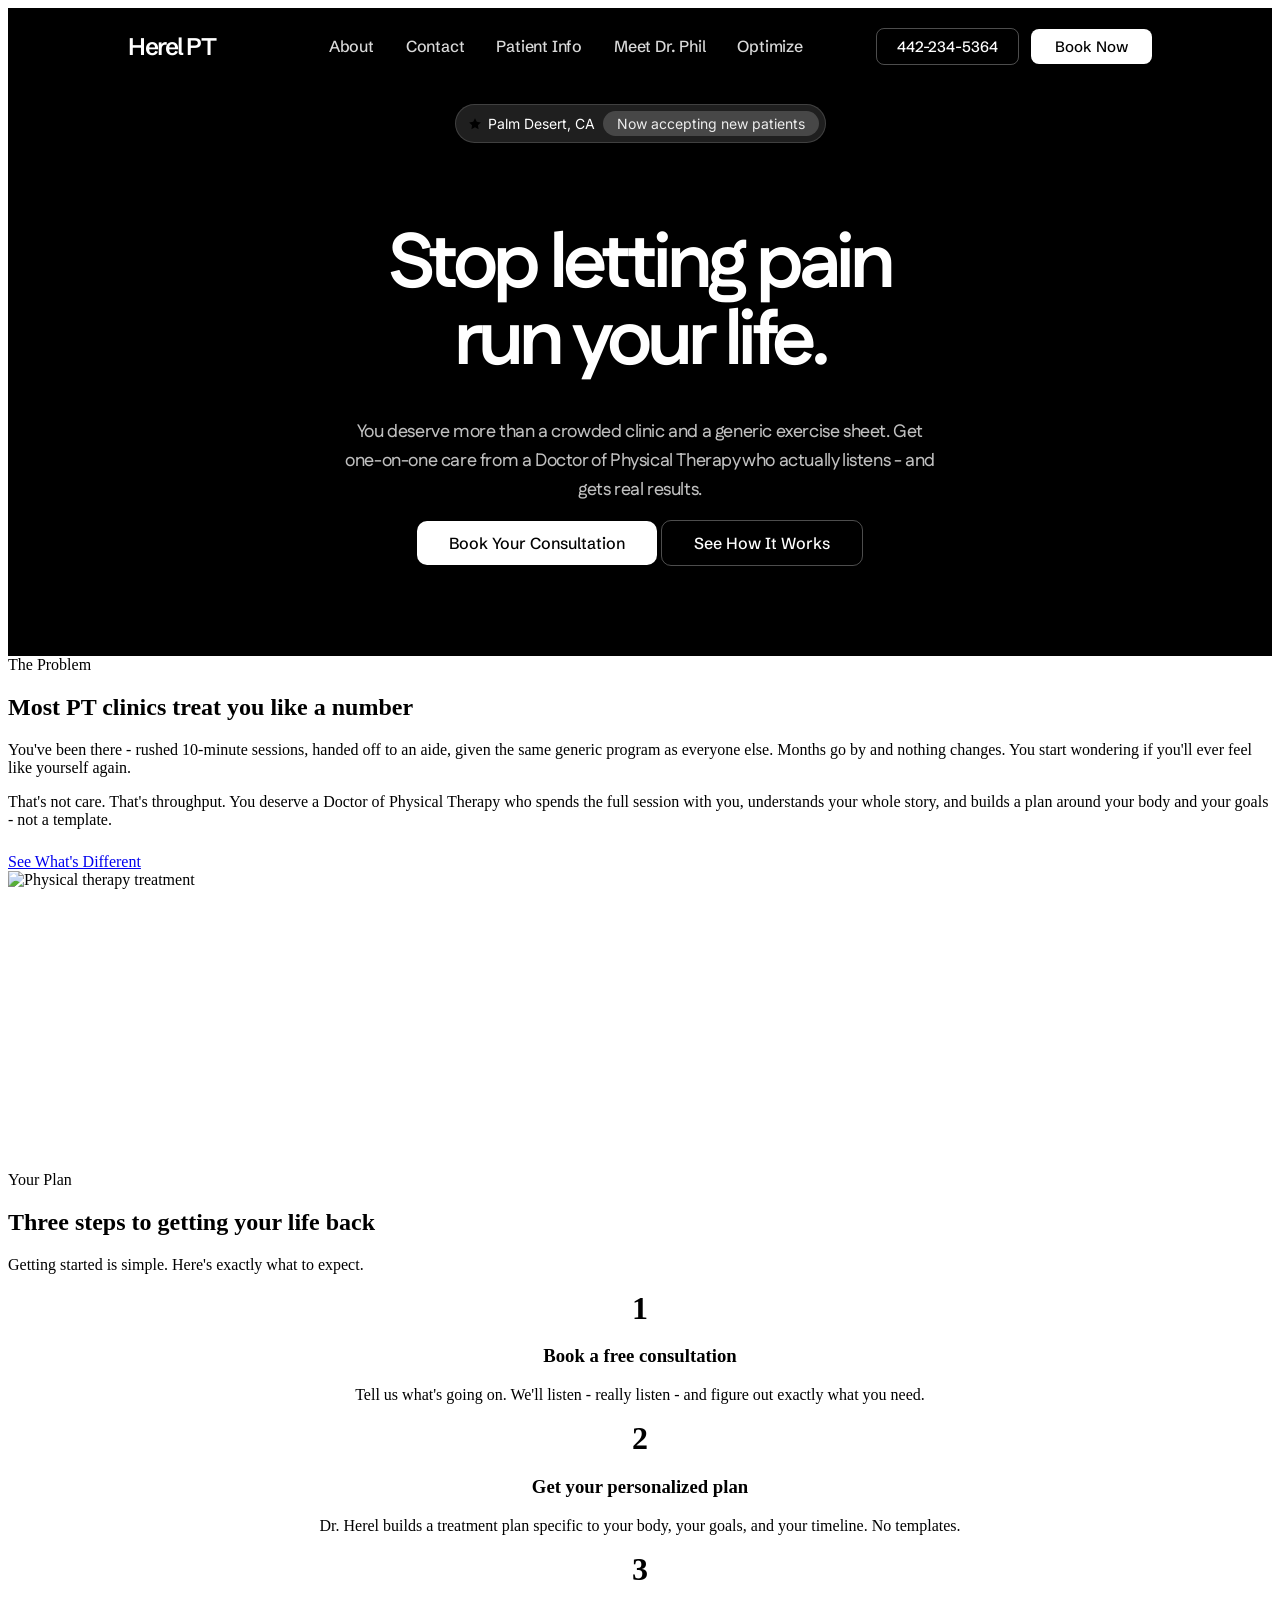
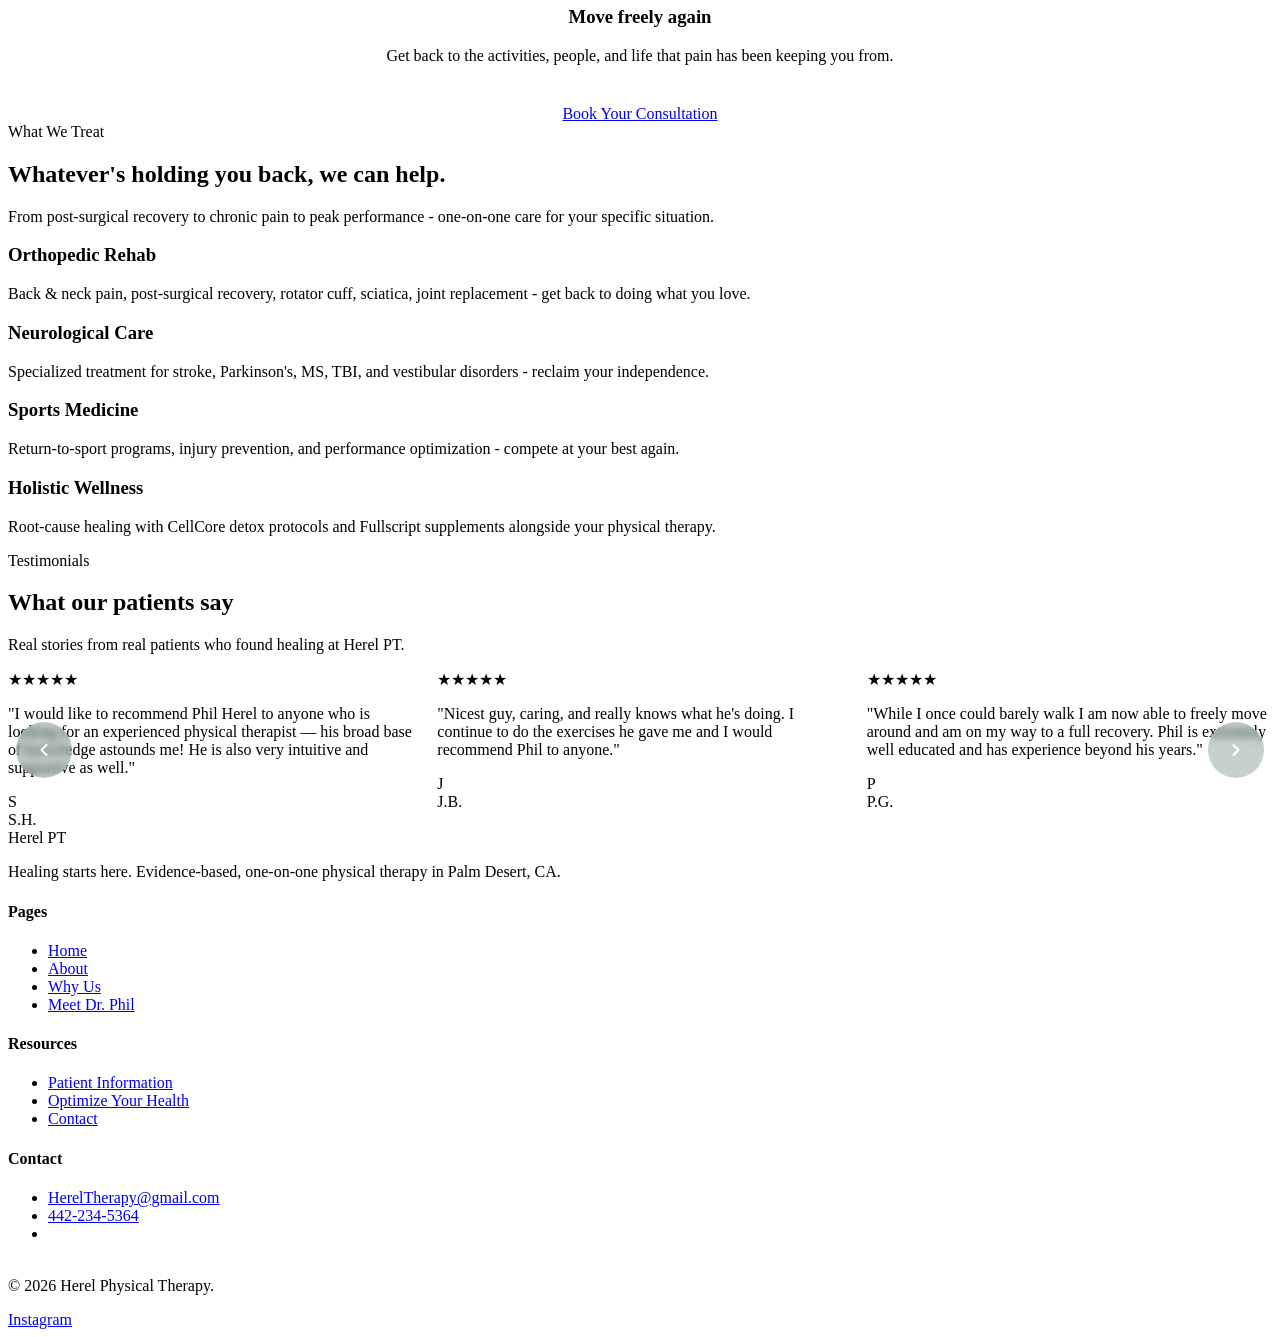
==== commit 8939fef9: "Nav order: About, Contact, Patient Info, Meet Dr. Phil, Optimize" ====
--- a/index.html
+++ b/index.html
@@ -325,9 +325,8 @@
       <ul class="vhero-nav-links">
         <li><a href="about.html">About</a></li>
         <li><a href="contact.html">Contact</a></li>
-        <li><a href="why-us.html">Why Us</a></li>
+        <li><a href="patient-info.html">Patient Info</a></li>
         <li><a href="team.html">Meet Dr. Phil</a></li>
-        <li><a href="patient-info.html">Patient Info</a></li>
         <li><a href="optimize.html">Optimize</a></li>
       </ul>
       <div class="vhero-nav-right">
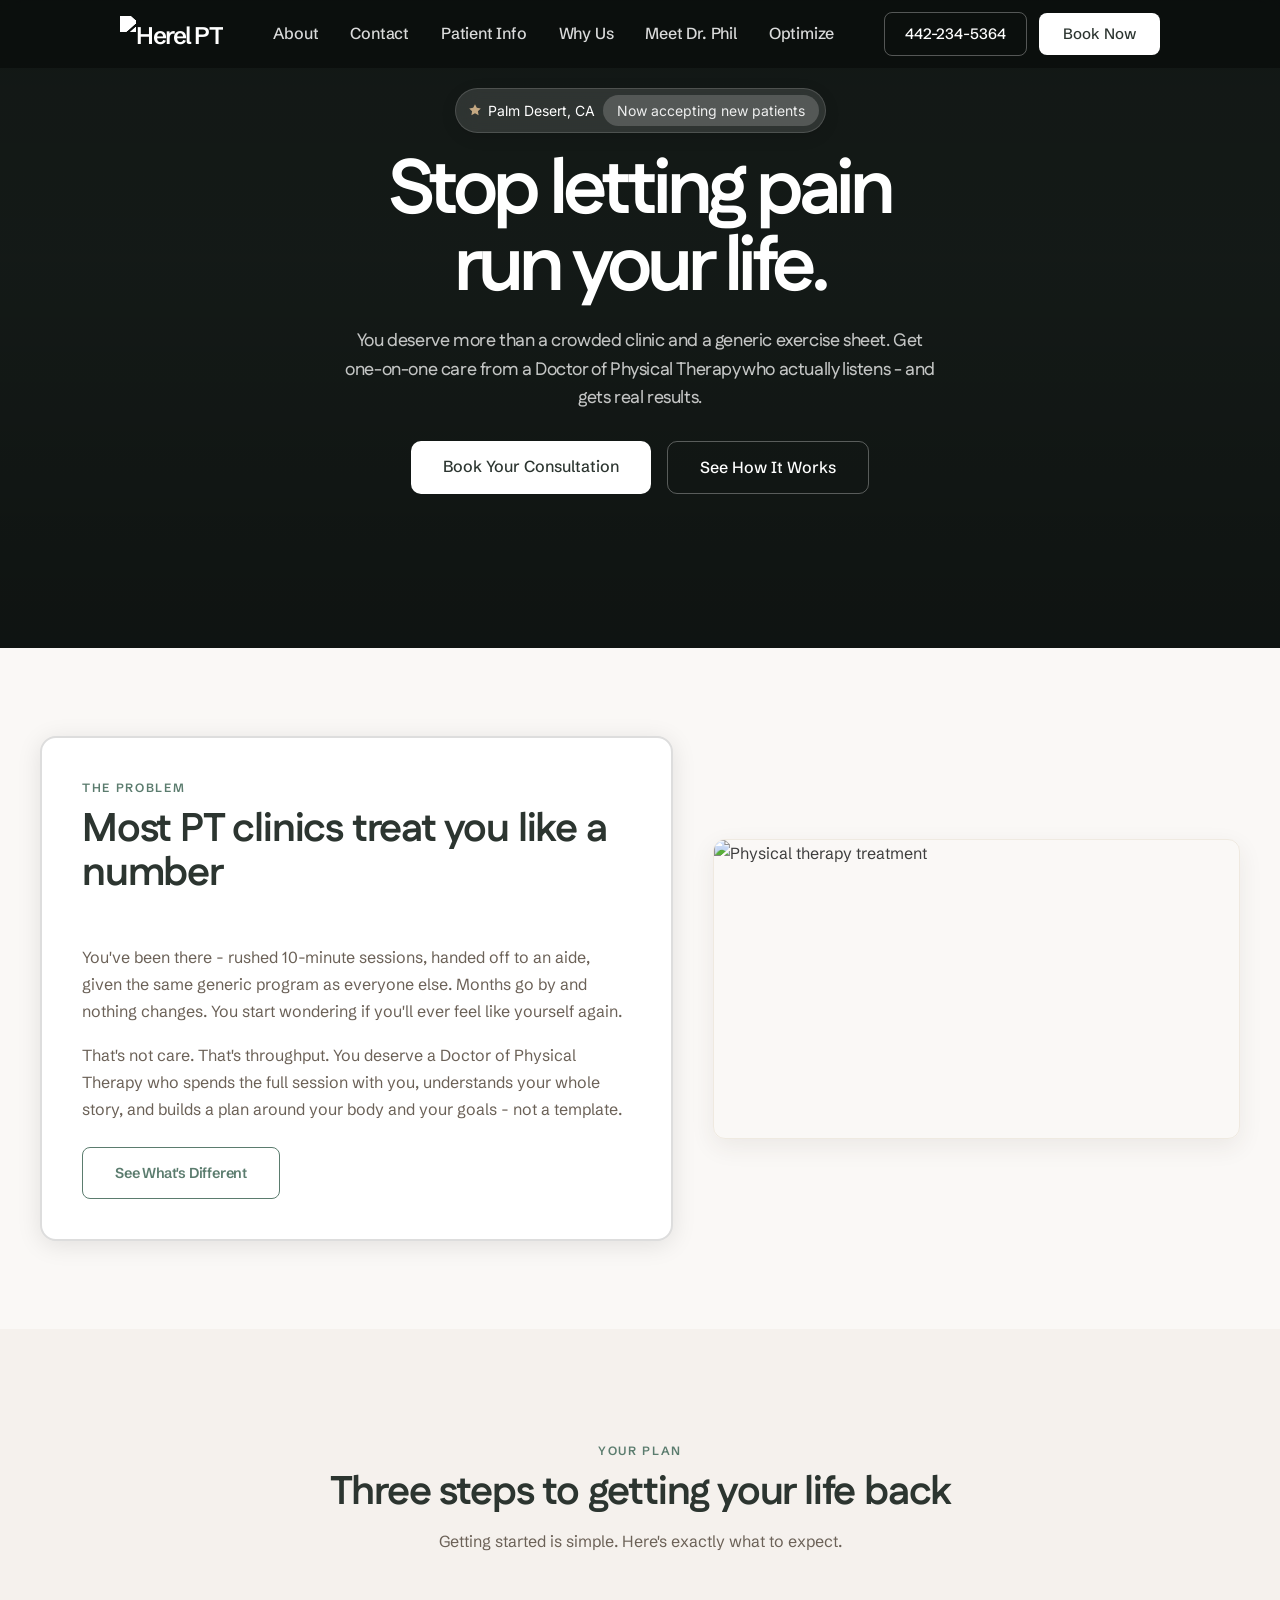
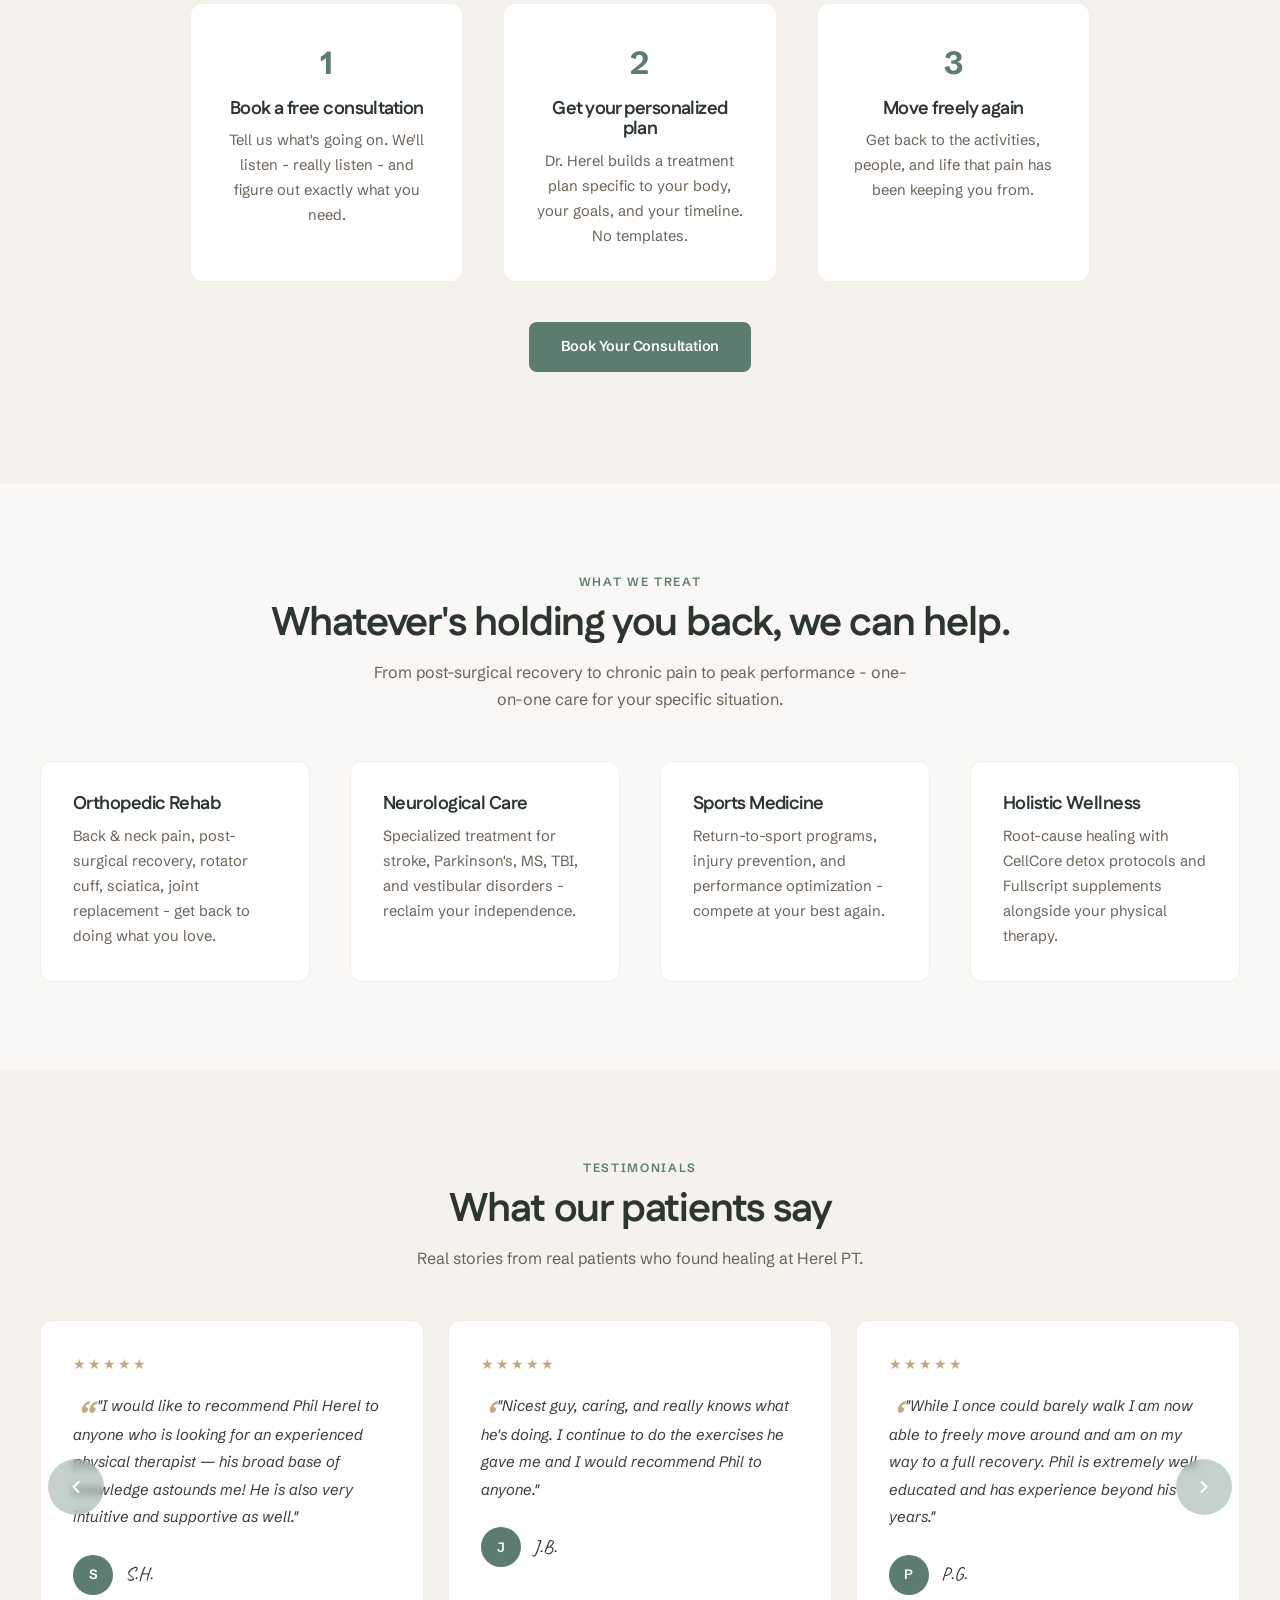
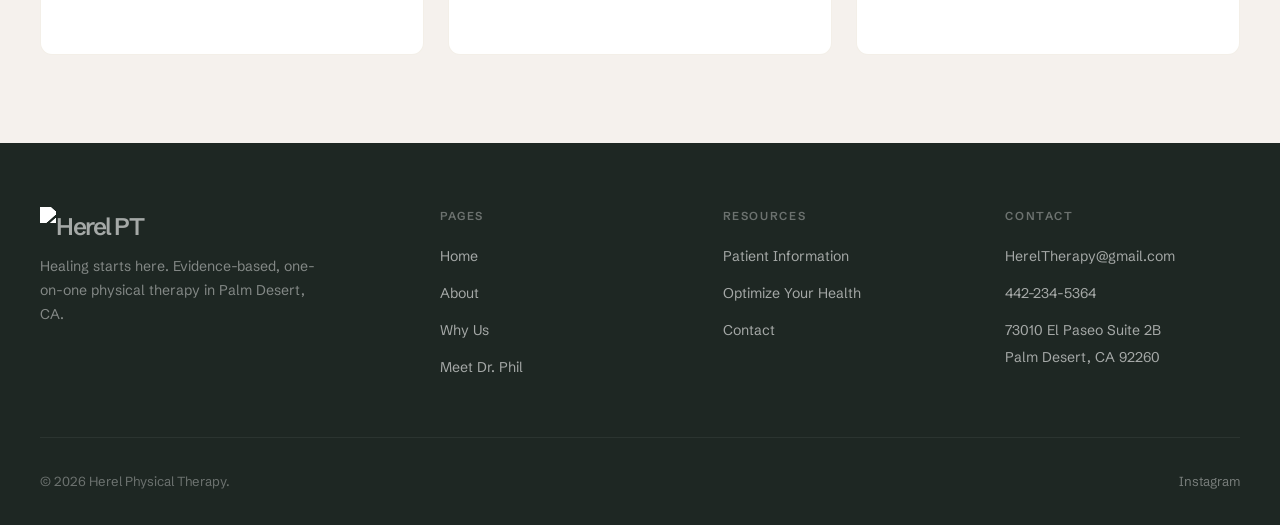
==== commit 261770bb: "Polish site and Cloudflare deployment" ====
--- a/index.html
+++ b/index.html
@@ -11,26 +11,14 @@
   <link href="https://fonts.googleapis.com/css2?family=Schibsted+Grotesk:wght@400;500;600;700&family=Inter:wght@400;500;600;700&family=Noto+Sans:wght@400;500;600;700&family=Fustat:wght@400;500;600;700&display=swap" rel="stylesheet">
   <script src="https://unpkg.com/lucide@latest/dist/umd/lucide.min.js" defer></script>
   <style>
-    /* ---- VIDEO HERO OVERRIDES ---- */
+    /* ---- HOMEPAGE HERO ---- */
     .vhero {
       position: relative;
       width: 100%;
       height: 72vh;
       max-height: 72vh;
       overflow: hidden;
-      background: #000;
-    }
-    .vhero-video {
-      position: absolute;
-      top: 0;
-      left: 50%;
-      transform: translateX(-50%);
-      width: 115%;
-      height: 130%;
-      object-fit: cover;
-      object-position: center 60%;
-      opacity: 0;
-      z-index: 0;
+      background: #1e2723 url('images/hero-bg.webp') center 52% / cover no-repeat;
     }
     .vhero-overlay {
       position: absolute;
@@ -292,10 +280,11 @@
       color: rgba(255,255,255,0.4);
     }
 
-    /* Mobile adjustments for video hero */
+    /* Mobile adjustments for homepage hero */
     @media (max-width: 768px) {
       .vhero-nav { padding: 12px 20px; }
       .vhero-nav-links { display: none; }
+      .vhero-nav-right .vhero-btn-ghost { display: none; }
       .vhero-content { padding: 40px 20px 60px; margin-top: 0; }
       .vhero-title { letter-spacing: -2px; }
       .vhero-sub { font-size: 17px; }
@@ -307,25 +296,18 @@
 </head>
 <body>
 
-  <!-- VIDEO HERO -->
+  <!-- HOMEPAGE HERO -->
   <section class="vhero">
-    <video
-      id="heroVideo"
-      class="vhero-video"
-      muted
-      playsinline
-      preload="auto"
-      src="images/hero-trail.mp4"
-    ></video>
     <div class="vhero-overlay"></div>
 
     <!-- Nav -->
     <nav class="vhero-nav">
-      <a href="index.html" class="vhero-nav-logo">Herel <span>PT</span></a>
+      <a href="index.html" class="vhero-nav-logo"><img src="images/logo-white.webp" alt="Herel PT" style="height:36px; width:auto; filter:brightness(10);"></a>
       <ul class="vhero-nav-links">
         <li><a href="about.html">About</a></li>
         <li><a href="contact.html">Contact</a></li>
         <li><a href="patient-info.html">Patient Info</a></li>
+        <li><a href="why-us.html">Why Us</a></li>
         <li><a href="team.html">Meet Dr. Phil</a></li>
         <li><a href="optimize.html">Optimize</a></li>
       </ul>
@@ -567,7 +549,7 @@
   <footer class="footer">
     <div class="footer-inner">
       <div>
-        <div class="footer-brand">Herel <span>PT</span></div>
+        <div class="footer-brand"><img src="images/logo-white.webp" alt="Herel PT" style="height:36px; width:auto; filter:brightness(10);"></div>
         <p class="footer-desc">Healing starts here. Evidence-based, one-on-one physical therapy in Palm Desert, CA.</p>
       </div>
       <div>
@@ -605,78 +587,5 @@
   <script src="js/main.js"></script>
   <script>document.addEventListener('DOMContentLoaded', () => { if(typeof lucide !== 'undefined') lucide.createIcons(); });</script>
 
-  <!-- Video fade system - seamless loop, no black flash -->
-  <script>
-  (function() {
-    const video = document.getElementById('heroVideo');
-    if (!video) return;
-
-    let fadeRAF = null;
-    let fadingOut = false;
-
-    function cancelFade() {
-      if (fadeRAF) { cancelAnimationFrame(fadeRAF); fadeRAF = null; }
-    }
-
-    function fadeIn(duration) {
-      cancelFade();
-      fadingOut = false;
-      const start = performance.now();
-      const from = parseFloat(video.style.opacity) || 0;
-      function step(now) {
-        const elapsed = now - start;
-        const progress = Math.min(elapsed / duration, 1);
-        video.style.opacity = from + (1 - from) * progress;
-        if (progress < 1) { fadeRAF = requestAnimationFrame(step); }
-        else { fadeRAF = null; }
-      }
-      fadeRAF = requestAnimationFrame(step);
-    }
-
-    // Initial fade in on first load
-    video.addEventListener('canplay', function onCanPlay() {
-      video.removeEventListener('canplay', onCanPlay);
-      video.play().then(() => fadeIn(400)).catch(() => {});
-    });
-
-    // Seamless loop - just reset to start, no fade out at all
-    video.addEventListener('timeupdate', function() {
-      if (video.duration && !fadingOut) {
-        const remaining = video.duration - video.currentTime;
-        // When close to end, silently reset to beginning - no fade out
-        if (remaining <= 0.15) {
-          fadingOut = true;
-          video.currentTime = 0;
-          fadingOut = false;
-        }
-      }
-    });
-
-    // Fallback if timeupdate misses it
-    video.addEventListener('ended', function() {
-      video.currentTime = 0;
-      fadingOut = false;
-      video.play().catch(() => {});
-    });
-  })();
-  </script>
-
-  <script>
-  (function() {
-    const video = document.getElementById('heroVideo');
-    if (!video) return;
-    let ticking = false;
-    window.addEventListener('scroll', function() {
-      if (!ticking) {
-        requestAnimationFrame(function() {
-          const scrollY = window.scrollY;
-          video.style.transform = `translateX(-50%) translateY(${scrollY * 0.4}px)`;
-          ticking = false;
-        });
-        ticking = true;
-      }
-    }, { passive: true });
-  })();
-  </script>
 </body>
 </html>
--- a/css/style.css
+++ b/css/style.css
@@ -0,0 +1,720 @@
+@import url('https://fonts.googleapis.com/css2?family=Schibsted+Grotesk:wght@400;500;600;700&family=Inter:wght@400;500;600;700&family=Fustat:wght@400;500;600;700&family=Caveat:wght@400;500&display=swap');
+
+:root {
+  --bg: #FAF8F6;
+  --bg-alt: #F5F1ED;
+  --primary: #5B7C6E;
+  --primary-dark: #4A6A5C;
+  --accent: #C4A882;
+  --accent-dark: #B09570;
+  --text: #3D3D3D;
+  --text-muted: #6B6157;
+  --dark: #2C3530;
+  --dark-deep: #1E2723;
+  --border: rgba(193, 174, 142, 0.2);
+  --shadow: 0 8px 24px rgba(60, 50, 40, 0.08);
+  --shadow-lg: 0 16px 48px rgba(60, 50, 40, 0.12);
+  --radius: 12px;
+  --radius-lg: 20px;
+}
+
+*, *::before, *::after { box-sizing: border-box; margin: 0; padding: 0; }
+
+html { scroll-behavior: smooth; }
+
+body {
+  font-family: 'Schibsted Grotesk', -apple-system, sans-serif;
+  color: var(--text);
+  background: var(--bg);
+  line-height: 1.7;
+  -webkit-font-smoothing: antialiased;
+  -moz-osx-font-smoothing: grayscale;
+}
+
+h1, h2, h3 {
+  font-family: 'Fustat', sans-serif;
+  font-weight: 700;
+  line-height: 1.1;
+  color: var(--dark);
+  letter-spacing: -0.03em;
+}
+
+h1 { letter-spacing: -0.04em; }
+
+img { max-width: 100%; height: auto; display: block; }
+
+a { color: var(--primary); text-decoration: none; }
+
+/* ---- ANNOUNCEMENT BAR ---- */
+.topbar {
+  background: var(--dark);
+  color: rgba(255,255,255,0.8);
+  text-align: center;
+  padding: 0.55rem 1rem;
+  font-size: 0.82rem;
+  letter-spacing: 0.03em;
+  font-family: 'Schibsted Grotesk', sans-serif;
+}
+.topbar a {
+  color: var(--accent);
+  text-decoration: underline;
+  text-underline-offset: 2px;
+}
+
+/* ---- NAVIGATION ---- */
+.nav {
+  background: var(--bg);
+  position: sticky;
+  top: 0;
+  z-index: 100;
+  border-bottom: 1px solid var(--border);
+  transition: box-shadow 0.3s;
+}
+.nav.scrolled { box-shadow: var(--shadow); border-bottom-color: transparent; }
+
+.nav-inner {
+  max-width: 1200px;
+  margin: 0 auto;
+  display: flex;
+  align-items: center;
+  justify-content: space-between;
+  padding: 0.9rem 2rem;
+}
+
+.nav-logo {
+  display: flex;
+  align-items: center;
+  gap: 0.6rem;
+  text-decoration: none;
+}
+.nav-logo img { height: 40px; width: auto; }
+.nav-logo-text {
+  font-family: 'Schibsted Grotesk', sans-serif;
+  font-weight: 600;
+  font-size: 24px;
+  color: var(--text-muted);
+  letter-spacing: -1.44px;
+}
+.nav-logo-text span { color: var(--accent); }
+
+.nav-links {
+  display: flex;
+  align-items: center;
+  gap: 1.8rem;
+  list-style: none;
+}
+.nav-links a {
+  text-decoration: none;
+  color: var(--text-muted);
+  font-family: 'Schibsted Grotesk', sans-serif;
+  font-size: 0.88rem;
+  font-weight: 500;
+  letter-spacing: -0.2px;
+  transition: color 0.2s;
+}
+.nav-links a:hover, .nav-links a.active { color: var(--primary); }
+.nav-cta {
+  background: var(--primary) !important;
+  color: #fff !important;
+  padding: 0.55rem 1.3rem !important;
+  border-radius: 8px !important;
+  font-weight: 600 !important;
+  transition: background 0.2s, transform 0.15s !important;
+}
+.nav-cta:hover {
+  background: var(--primary-dark) !important;
+  transform: translateY(-1px);
+}
+
+/* Mobile toggle */
+.mobile-toggle {
+  display: none;
+  background: none;
+  border: none;
+  cursor: pointer;
+  padding: 0.5rem;
+}
+.mobile-toggle span {
+  display: block;
+  width: 22px;
+  height: 2px;
+  background: var(--dark);
+  margin: 5px 0;
+  transition: all 0.3s;
+  border-radius: 2px;
+}
+.mobile-toggle.open span:nth-child(1) { transform: rotate(45deg) translate(4px, 5px); }
+.mobile-toggle.open span:nth-child(2) { opacity: 0; }
+.mobile-toggle.open span:nth-child(3) { transform: rotate(-45deg) translate(4px, -5px); }
+
+/* ---- BUTTONS ---- */
+.btn {
+  display: inline-block;
+  padding: 0.8rem 2rem;
+  border-radius: 8px;
+  font-family: 'Schibsted Grotesk', sans-serif;
+  font-weight: 600;
+  font-size: 0.9rem;
+  letter-spacing: -0.2px;
+  text-decoration: none;
+  transition: all 0.25s ease-out;
+  cursor: pointer;
+  border: none;
+}
+.btn-primary { background: var(--primary); color: #fff; }
+.btn-primary:hover { background: var(--primary-dark); transform: translateY(-2px); box-shadow: var(--shadow); }
+.btn-warm { background: var(--accent); color: var(--dark); }
+.btn-warm:hover { background: var(--accent-dark); transform: translateY(-2px); box-shadow: var(--shadow); }
+.btn-outline { background: transparent; color: var(--primary); border: 1.5px solid var(--primary); }
+.btn-outline:hover { background: var(--primary); color: #fff; }
+.btn-white { background: #fff; color: var(--dark); }
+.btn-white:hover { background: var(--bg-alt); transform: translateY(-2px); box-shadow: var(--shadow); }
+
+/* ---- HERO (static fallback, pages without video) ---- */
+.hero {
+  position: relative;
+  min-height: 88vh;
+  display: flex;
+  align-items: center;
+  overflow: hidden;
+}
+.hero-img {
+  position: absolute;
+  inset: 0;
+  z-index: 0;
+}
+.hero-img img { width: 100%; height: 100%; object-fit: cover; }
+.hero-img::after {
+  content: '';
+  position: absolute;
+  inset: 0;
+  background: linear-gradient(135deg, rgba(44,53,48,0.82) 0%, rgba(44,53,48,0.55) 60%, rgba(91,124,110,0.3) 100%);
+}
+.hero-content {
+  position: relative;
+  z-index: 2;
+  max-width: 1200px;
+  margin: 0 auto;
+  padding: 2rem 2rem 2rem 4rem;
+  width: 100%;
+}
+.hero-label {
+  font-family: 'Schibsted Grotesk', sans-serif;
+  font-size: 0.78rem;
+  font-weight: 600;
+  letter-spacing: 0.14em;
+  text-transform: uppercase;
+  color: var(--accent);
+  margin-bottom: 1.25rem;
+}
+.hero h1 {
+  font-size: clamp(2.5rem, 5.5vw, 4rem);
+  color: #fff;
+  margin-bottom: 1.25rem;
+  max-width: 600px;
+}
+.hero p {
+  font-family: 'Schibsted Grotesk', sans-serif;
+  font-size: 1.1rem;
+  color: rgba(255,255,255,0.78);
+  max-width: 480px;
+  margin-bottom: 2rem;
+  line-height: 1.8;
+}
+.hero-btns { display: flex; gap: 1rem; flex-wrap: wrap; }
+
+/* ---- PAGE HERO (sub pages) ---- */
+.page-hero {
+  position: relative;
+  padding: 7rem 2rem 4rem;
+  text-align: center;
+  overflow: hidden;
+}
+.page-hero-img {
+  position: absolute;
+  inset: 0;
+}
+.page-hero-img img { width: 100%; height: 100%; object-fit: cover; }
+.page-hero-img::after {
+  content: '';
+  position: absolute;
+  inset: 0;
+  background: linear-gradient(180deg, rgba(44,53,48,0.85) 0%, rgba(44,53,48,0.7) 100%);
+}
+.page-hero-content { position: relative; z-index: 2; }
+.page-hero h1 { color: #fff; font-size: clamp(2rem, 4.5vw, 3rem); margin-bottom: 0.5rem; }
+.page-hero p { color: rgba(255,255,255,0.7); font-size: 1.05rem; max-width: 520px; margin: 0 auto; font-family: 'Schibsted Grotesk', sans-serif; }
+.page-hero .hero-label { text-align: center; }
+
+/* ---- SECTIONS ---- */
+.section { padding: 5.5rem 2rem; }
+.section-sm { padding: 3.5rem 2rem; }
+.section-lg { padding: 7rem 2rem; }
+.section-alt { background: var(--bg-alt); }
+.section-dark { background: var(--dark); color: #fff; }
+.section-dark h2, .section-dark h3 { color: #fff; }
+.section-dark p { color: rgba(255,255,255,0.72); }
+.section-primary { background: var(--primary); color: #fff; }
+.section-primary h2 { color: #fff; }
+.section-primary p { color: rgba(255,255,255,0.8); }
+
+.container { max-width: 1200px; margin: 0 auto; }
+.container-sm { max-width: 800px; margin: 0 auto; }
+
+/* Section headers */
+.sh { margin-bottom: 3rem; }
+.sh-center { text-align: center; }
+.sh-label {
+  font-family: 'Schibsted Grotesk', sans-serif;
+  font-size: 0.75rem;
+  font-weight: 600;
+  letter-spacing: 0.14em;
+  text-transform: uppercase;
+  color: var(--primary);
+  margin-bottom: 0.6rem;
+  display: block;
+}
+.section-dark .sh-label { color: var(--accent); }
+.sh h2 { font-size: clamp(1.7rem, 3.5vw, 2.5rem); margin-bottom: 0.8rem; }
+.sh p { color: var(--text-muted); font-size: 1rem; max-width: 540px; font-family: 'Schibsted Grotesk', sans-serif; }
+.sh-center p { margin-left: auto; margin-right: auto; }
+
+/* ---- GRID LAYOUTS ---- */
+.grid { display: grid; gap: 2.5rem; }
+.grid-2 { grid-template-columns: 1fr 1fr; }
+.grid-2-asym { grid-template-columns: 1.2fr 1fr; }
+.grid-3 { grid-template-columns: repeat(3, 1fr); }
+.grid-4 { grid-template-columns: repeat(4, 1fr); }
+.grid-align { align-items: center; }
+
+/* ---- IMAGE TREATMENT ---- */
+.img-frame {
+  border-radius: var(--radius);
+  overflow: hidden;
+  border: 1px solid var(--border);
+  box-shadow: var(--shadow);
+}
+.img-frame img {
+  width: 100%;
+  height: 100%;
+  object-fit: cover;
+  transition: transform 0.5s ease-out;
+}
+.img-frame:hover img { transform: scale(1.03); }
+/* Glassmorphism card */
+.glass {
+  background: rgba(255,255,255,0.08);
+  backdrop-filter: blur(12px);
+  -webkit-backdrop-filter: blur(12px);
+  border: 1px solid rgba(255,255,255,0.12);
+  border-radius: 16px;
+  padding: 2.5rem;
+  box-shadow: 0 8px 32px rgba(0,0,0,0.06);
+}
+.glass-light {
+  background: #fff;
+  border: 2px solid #ddd;
+  border-radius: 16px;
+  padding: 2.5rem;
+  box-shadow: 0 4px 24px rgba(0,0,0,0.1);
+}
+
+.img-tall { min-height: 400px; }
+.img-med { min-height: 320px; }
+
+/* ---- CARDS ---- */
+.card {
+  background: #fff;
+  border-radius: var(--radius);
+  padding: 2rem;
+  border: 1px solid var(--border);
+  transition: transform 0.3s ease-out, box-shadow 0.3s ease-out;
+}
+.card:hover {
+  transform: translateY(-3px);
+  box-shadow: var(--shadow-lg);
+}
+
+.card-icon {
+  width: 48px;
+  height: 48px;
+  border-radius: 10px;
+  background: var(--bg-alt);
+  display: flex;
+  align-items: center;
+  justify-content: center;
+  margin-bottom: 1.25rem;
+  color: var(--primary);
+}
+.card-icon svg { width: 24px; height: 24px; stroke: var(--primary); stroke-width: 1.5; fill: none; }
+
+.card h3 { font-size: 1.15rem; margin-bottom: 0.6rem; }
+.card p { color: var(--text-muted); font-size: 0.92rem; line-height: 1.7; font-family: 'Schibsted Grotesk', sans-serif; }
+
+/* ---- TESTIMONIALS ---- */
+.testimonial {
+  background: #fff;
+  border-radius: var(--radius);
+  padding: 2rem;
+  border: 1px solid var(--border);
+  position: relative;
+}
+.testimonial-quote {
+  font-family: 'Schibsted Grotesk', sans-serif;
+  font-size: 0.95rem;
+  line-height: 1.8;
+  color: var(--text);
+  font-style: italic;
+  margin-bottom: 1.5rem;
+}
+.testimonial-quote::before {
+  content: open-quote;
+  font-family: 'Fustat', sans-serif;
+  font-size: 3rem;
+  color: var(--accent);
+  line-height: 0;
+  vertical-align: -0.5em;
+  margin-right: 0.1em;
+}
+.testimonial-author {
+  display: flex;
+  align-items: center;
+  gap: 0.75rem;
+}
+.testimonial-avatar {
+  width: 40px;
+  height: 40px;
+  border-radius: 50%;
+  background: var(--primary);
+  color: #fff;
+  display: flex;
+  align-items: center;
+  justify-content: center;
+  font-family: 'Schibsted Grotesk', sans-serif;
+  font-weight: 600;
+  font-size: 0.85rem;
+}
+.testimonial-name {
+  font-family: 'Caveat', cursive;
+  font-size: 1.2rem;
+  color: var(--dark);
+}
+.testimonial-stars {
+  color: var(--accent);
+  font-size: 0.85rem;
+  letter-spacing: 2px;
+  margin-bottom: 1rem;
+}
+
+/* ---- TAG LIST ---- */
+.tags { display: flex; flex-wrap: wrap; gap: 0.6rem; }
+.tag {
+  background: #fff;
+  color: var(--text);
+  padding: 0.45rem 1.1rem;
+  border-radius: 50px;
+  font-family: 'Schibsted Grotesk', sans-serif;
+  font-size: 0.84rem;
+  font-weight: 500;
+  border: 1px solid var(--border);
+  transition: all 0.2s;
+}
+.tag:hover { background: var(--primary); color: #fff; border-color: var(--primary); }
+
+/* ---- FAQ ACCORDION ---- */
+.faq-item { border-bottom: 1px solid var(--border); }
+.faq-q {
+  width: 100%;
+  background: none;
+  border: none;
+  padding: 1.25rem 0;
+  font-family: 'Schibsted Grotesk', sans-serif;
+  font-size: 1.05rem;
+  font-weight: 600;
+  color: var(--dark);
+  text-align: left;
+  cursor: pointer;
+  display: flex;
+  justify-content: space-between;
+  align-items: center;
+  gap: 1rem;
+}
+.faq-q::after { content: '+'; font-size: 1.4rem; font-weight: 300; color: var(--primary); transition: transform 0.3s; flex-shrink: 0; }
+.faq-item.open .faq-q::after { content: '\2212'; }
+.faq-a { max-height: 0; overflow: hidden; transition: max-height 0.4s ease; }
+.faq-item.open .faq-a { max-height: 400px; padding-bottom: 1.25rem; }
+.faq-a p { color: var(--text-muted); line-height: 1.8; font-family: 'Schibsted Grotesk', sans-serif; }
+
+/* ---- CONTACT FORM ---- */
+.form { display: flex; flex-direction: column; gap: 1.1rem; }
+.form-group { display: flex; flex-direction: column; gap: 0.35rem; }
+.form-group label { font-family: 'Schibsted Grotesk', sans-serif; font-size: 0.82rem; font-weight: 600; color: var(--dark); }
+.form-group input,
+.form-group textarea {
+  padding: 0.8rem 1rem;
+  border: 1px solid #ddd;
+  border-radius: 8px;
+  font-family: 'Schibsted Grotesk', sans-serif;
+  font-size: 0.92rem;
+  transition: border-color 0.2s, box-shadow 0.2s;
+  background: #fff;
+  color: var(--text);
+}
+.form-group input:focus, .form-group textarea:focus {
+  outline: none;
+  border-color: var(--primary);
+  box-shadow: 0 0 0 3px rgba(91,124,110,0.1);
+}
+.form-group textarea { min-height: 130px; resize: vertical; }
+
+/* ---- CONTACT INFO ---- */
+.contact-card {
+  background: var(--dark);
+  color: #fff;
+  border-radius: var(--radius-lg);
+  padding: 2.5rem;
+}
+.contact-row {
+  display: flex;
+  gap: 1rem;
+  margin-bottom: 1.75rem;
+  align-items: flex-start;
+}
+.contact-row:last-child { margin-bottom: 0; }
+.contact-icon {
+  width: 40px;
+  height: 40px;
+  border-radius: 8px;
+  background: rgba(255,255,255,0.08);
+  display: flex;
+  align-items: center;
+  justify-content: center;
+  flex-shrink: 0;
+}
+.contact-icon svg { width: 18px; height: 18px; stroke: var(--accent); stroke-width: 1.5; fill: none; }
+.contact-row small { font-family: 'Schibsted Grotesk', sans-serif; font-size: 0.72rem; font-weight: 600; text-transform: uppercase; letter-spacing: 0.1em; color: rgba(255,255,255,0.45); display: block; margin-bottom: 0.15rem; }
+.contact-row a { color: #fff; text-decoration: none; font-family: 'Schibsted Grotesk', sans-serif; font-size: 0.92rem; }
+.contact-row a:hover { color: var(--accent); }
+.contact-row p { font-family: 'Schibsted Grotesk', sans-serif; font-size: 0.92rem; color: rgba(255,255,255,0.85); }
+
+/* ---- PARTNER CARDS ---- */
+.partner {
+  background: #fff;
+  border-radius: var(--radius-lg);
+  border: 1px solid var(--border);
+  overflow: hidden;
+  display: grid;
+  grid-template-columns: 1fr 280px;
+  transition: transform 0.3s, box-shadow 0.3s;
+}
+.partner:hover { transform: translateY(-2px); box-shadow: var(--shadow-lg); }
+.partner-body { padding: 2.5rem; }
+.partner-badge {
+  display: inline-block;
+  background: var(--bg-alt);
+  color: var(--primary);
+  padding: 0.3rem 0.85rem;
+  border-radius: 50px;
+  font-family: 'Schibsted Grotesk', sans-serif;
+  font-size: 0.75rem;
+  font-weight: 600;
+  margin-bottom: 0.8rem;
+}
+.partner-body h3 { font-size: 1.4rem; margin-bottom: 0.8rem; }
+.partner-body p { color: var(--text-muted); line-height: 1.8; margin-bottom: 1.25rem; font-family: 'Schibsted Grotesk', sans-serif; }
+.partner-img { background: var(--bg-alt); }
+.partner-img img { width: 100%; height: 100%; object-fit: cover; }
+
+/* ---- TEAM CARDS ---- */
+.team-card {
+  background: #fff;
+  border-radius: var(--radius);
+  overflow: hidden;
+  border: 1px solid var(--border);
+  transition: transform 0.3s, box-shadow 0.3s;
+}
+.team-card:hover { transform: translateY(-3px); box-shadow: var(--shadow-lg); }
+.team-bio {
+  display: grid;
+  grid-template-columns: auto 1fr;
+  gap: 1.5rem;
+  align-items: start;
+}
+.team-bio-photo {
+  position: sticky;
+  top: 6rem;
+}
+.team-card-img { height: 320px; overflow: hidden; background: var(--bg-alt); }
+.team-card-img img { width: 100%; height: 100%; object-fit: cover; }
+.team-card-body { padding: 1.5rem; }
+.team-card-body h3 { font-size: 1.15rem; margin-bottom: 0.2rem; }
+.team-card-body .role { color: var(--primary); font-family: 'Schibsted Grotesk', sans-serif; font-size: 0.82rem; font-weight: 500; }
+.team-card-body .email { color: var(--text-muted); font-family: 'Schibsted Grotesk', sans-serif; font-size: 0.82rem; margin-top: 0.4rem; }
+
+/* ---- HOURS TABLE ---- */
+.hours { width: 100%; font-family: 'Schibsted Grotesk', sans-serif; font-size: 0.92rem; }
+.hours tr { border-bottom: 1px solid var(--border); }
+.hours tr:last-child { border: none; }
+.hours td { padding: 0.6rem 0; }
+.hours td:first-child { font-weight: 500; }
+.hours td:last-child { text-align: right; color: var(--text-muted); }
+
+/* ---- FOOTER ---- */
+.footer { background: var(--dark-deep); color: #fff; padding: 4rem 2rem 2rem; margin-top: 0; }
+
+/* Pre-footer CTA band with cactus background */
+.prefooter {
+  position: relative;
+  padding: 3rem 2rem;
+  text-align: center;
+  overflow: hidden;
+  max-height: 280px;
+}
+.prefooter-img {
+  position: absolute;
+  inset: 0;
+}
+.prefooter-img img {
+  width: 100%;
+  height: 100%;
+  object-fit: cover;
+}
+.prefooter-img::after {
+  content: '';
+  position: absolute;
+  inset: 0;
+  background: rgba(44,53,48,0.65);
+}
+.prefooter-content {
+  position: relative;
+  z-index: 2;
+}
+.prefooter-content p,
+.prefooter-content a,
+.prefooter-content h3 {
+  color: #fff;
+}
+.prefooter-content .contact-line {
+  font-family: 'Schibsted Grotesk', sans-serif;
+  font-size: 0.92rem;
+  color: rgba(255,255,255,0.8);
+  margin-bottom: 1.5rem;
+}
+.prefooter-content .contact-line a {
+  color: #fff;
+  text-decoration: underline;
+  text-underline-offset: 2px;
+}
+.prefooter-content .address {
+  font-family: 'Schibsted Grotesk', sans-serif;
+  font-size: 1rem;
+  font-style: italic;
+  color: rgba(255,255,255,0.9);
+  margin-bottom: 1.25rem;
+}
+.prefooter-content .prefooter-btn {
+  display: inline-block;
+  padding: 0.7rem 2.5rem;
+  border: 1.5px solid rgba(255,255,255,0.5);
+  border-radius: 50px;
+  color: #fff;
+  font-family: 'Schibsted Grotesk', sans-serif;
+  font-weight: 600;
+  font-size: 0.82rem;
+  letter-spacing: 0.12em;
+  text-transform: uppercase;
+  text-decoration: none;
+  transition: all 0.2s;
+}
+.prefooter-content .prefooter-btn:hover {
+  background: rgba(255,255,255,0.15);
+  border-color: #fff;
+}
+.footer-inner {
+  max-width: 1200px;
+  margin: 0 auto;
+  display: grid;
+  grid-template-columns: 1.5fr 1fr 1fr 1fr;
+  gap: 3rem;
+  margin-bottom: 3rem;
+}
+.footer-brand {
+  font-family: 'Schibsted Grotesk', sans-serif;
+  font-weight: 600;
+  font-size: 24px;
+  margin-bottom: 0.75rem;
+  letter-spacing: -1.44px;
+  color: rgba(255,255,255,0.6);
+}
+.footer-brand span { color: var(--accent); }
+.footer-brand img { height: 36px; width: auto; }
+.footer-desc { color: rgba(255,255,255,0.45); font-family: 'Schibsted Grotesk', sans-serif; font-size: 0.88rem; max-width: 280px; line-height: 1.7; }
+.footer h4 {
+  font-family: 'Schibsted Grotesk', sans-serif;
+  font-size: 0.72rem;
+  font-weight: 600;
+  text-transform: uppercase;
+  letter-spacing: 0.14em;
+  margin-bottom: 1rem;
+  color: rgba(255,255,255,0.35);
+}
+.footer ul { list-style: none; }
+.footer ul li { margin-bottom: 0.6rem; }
+.footer ul a { color: rgba(255,255,255,0.6); text-decoration: none; font-family: 'Schibsted Grotesk', sans-serif; font-size: 0.88rem; transition: color 0.2s; }
+.footer ul a:hover { color: var(--accent); }
+.footer-bottom {
+  max-width: 1200px;
+  margin: 0 auto;
+  padding-top: 2rem;
+  border-top: 1px solid rgba(255,255,255,0.06);
+  display: flex;
+  justify-content: space-between;
+  align-items: center;
+  font-family: 'Schibsted Grotesk', sans-serif;
+  font-size: 0.82rem;
+  color: rgba(255,255,255,0.35);
+}
+.footer-social a {
+  color: rgba(255,255,255,0.4);
+  text-decoration: none;
+  font-family: 'Schibsted Grotesk', sans-serif;
+  transition: color 0.2s;
+}
+.footer-social a:hover { color: var(--accent); }
+
+/* ---- RESPONSIVE ---- */
+@media (max-width: 1024px) {
+  .grid-4 { grid-template-columns: 1fr 1fr; }
+  .footer-inner { grid-template-columns: 1fr 1fr; }
+  .partner { grid-template-columns: 1fr; }
+  .partner-img { height: 220px; }
+}
+
+@media (max-width: 768px) {
+  .mobile-toggle { display: block; }
+  .nav-links {
+    display: none;
+    position: fixed;
+    inset: 0;
+    background: var(--bg);
+    flex-direction: column;
+    justify-content: center;
+    align-items: center;
+    gap: 1.5rem;
+    z-index: 200;
+  }
+  .nav-links.open { display: flex; }
+  .nav-links a { font-size: 1.15rem; }
+
+  .grid-2, .grid-2-asym, .grid-3, .grid-4 { grid-template-columns: 1fr; }
+  .team-bio { grid-template-columns: 1fr; }
+  .team-bio-photo { position: static; }
+  .section { padding: 3.5rem 1.25rem; }
+  .hero { min-height: 70vh; }
+  .hero-content { padding: 2rem 1.5rem; }
+  .hero h1 { font-size: 2.2rem; }
+  .page-hero { padding: 5rem 1.25rem 3rem; }
+
+  .footer-inner { grid-template-columns: 1fr; gap: 2rem; }
+  .footer-bottom { flex-direction: column; gap: 0.75rem; text-align: center; }
+}
